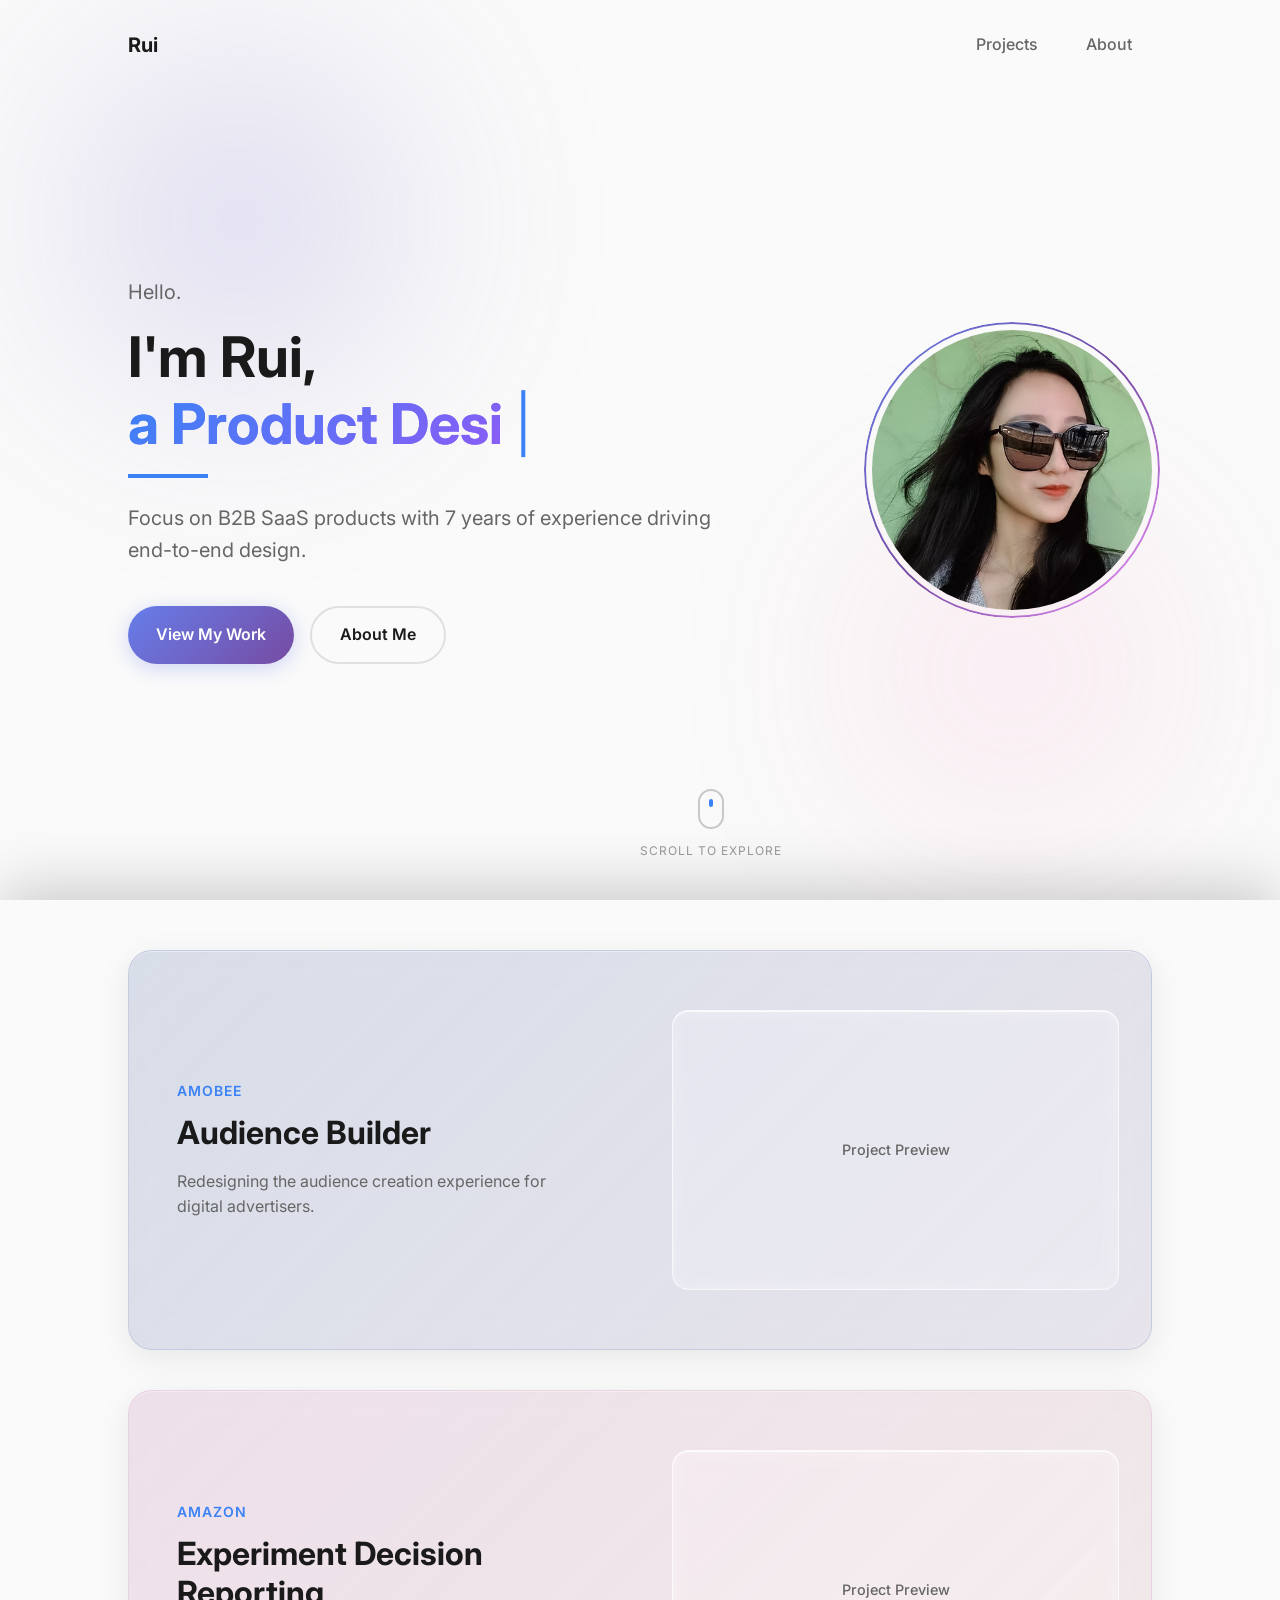
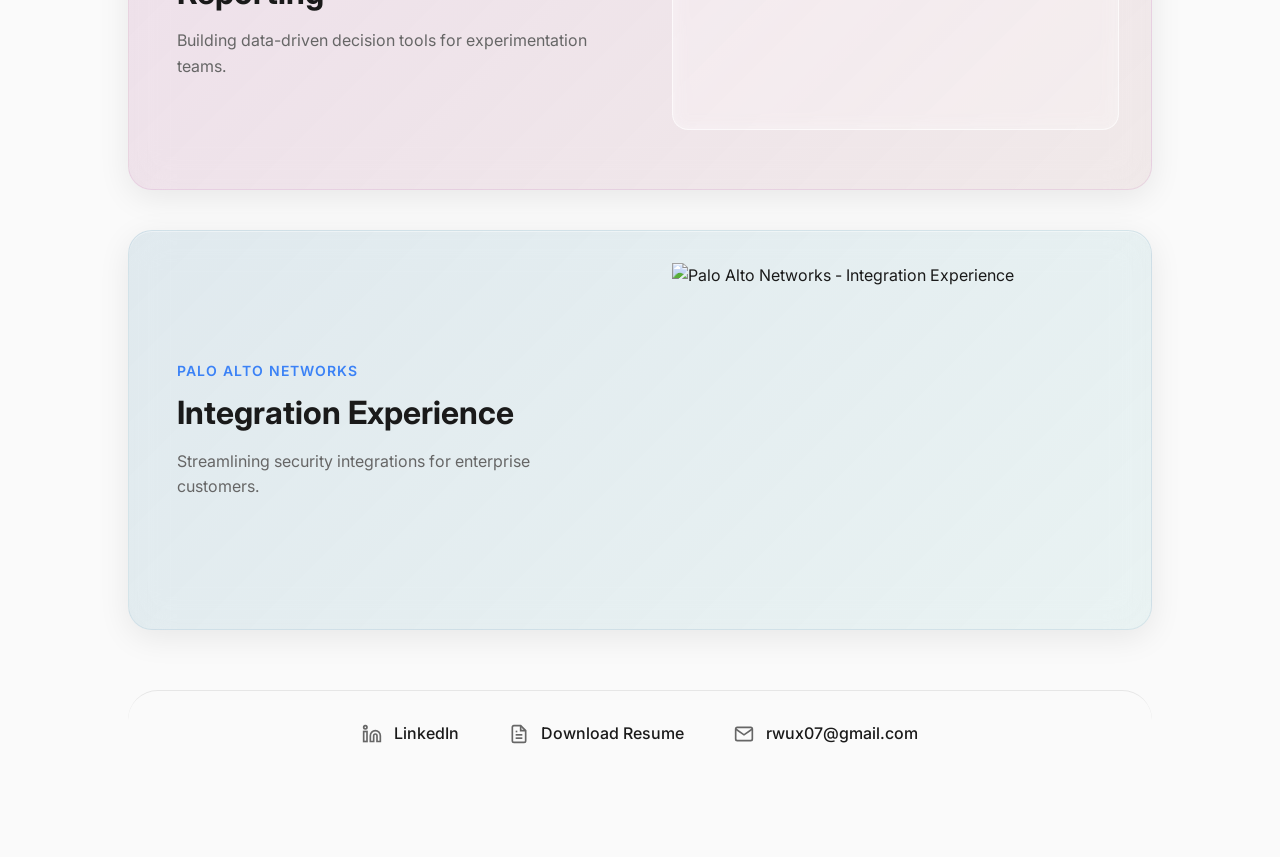
==== index.html @ 252c8500 "Add Amazon Experiment Decision Reporting project - Create /experiment-decision/ page with embedded F" ====
<!DOCTYPE html>
<html lang="en">
<head>
    <meta charset="UTF-8">
    <meta name="viewport" content="width=device-width, initial-scale=1.0">
    <title>Rui | Product Designer</title>
    <link rel="icon" type="image/svg+xml" href="favicon.svg">
    <link rel="stylesheet" href="css/style.css">
    <link rel="preconnect" href="https://fonts.googleapis.com">
    <link rel="preconnect" href="https://fonts.gstatic.com" crossorigin>
    <link href="https://fonts.googleapis.com/css2?family=Inter:wght@400;500;600;700&display=swap" rel="stylesheet">
</head>
<body class="stacking-page">
    <!-- Navigation -->
    <nav class="nav">
        <a href="index.html" class="nav-logo">Rui</a>
        <div class="nav-links">
            <a href="#projects" class="nav-link">Projects</a>
            <a href="about.html" class="nav-link">About</a>
        </div>
    </nav>

    <!-- Hero Section -->
    <section class="hero stacking-section" data-stack-order="1">
        <div class="hero-background">
            <div class="gradient-orb orb-1"></div>
            <div class="gradient-orb orb-2"></div>
        </div>
        <div class="hero-content">
            <div class="hero-text">
                <p class="greeting">Hello.</p>
                <h1 class="intro">
                    <span class="intro-static">I'm Rui,</span><br>
                    <span class="typing-text" id="typing-text"></span>
                    <span class="cursor">|</span>
                </h1>
                <p class="description">Focus on B2B SaaS products with 7 years of experience driving end-to-end design.</p>
                <div class="hero-cta">
                    <a href="#projects" class="cta-button primary">View My Work</a>
                    <a href="about.html" class="cta-button secondary">About Me</a>
                </div>
            </div>
            <div class="hero-avatar">
                <img src="images/IMG_1607.jpeg" alt="Rui" class="avatar-image">
                <div class="avatar-ring"></div>
            </div>
        </div>
        <div class="scroll-indicator">
            <div class="mouse">
                <div class="wheel"></div>
            </div>
            <span>Scroll to explore</span>
        </div>
    </section>

    <!-- Spacer for fixed hero -->
    <div class="hero-spacer"></div>

    <!-- Projects Wrapper -->
    <div class="projects-wrapper">
        <!-- Projects Section -->
        <section class="projects stacking-section" id="projects" data-stack-order="2">
            <div class="projects-grid">
                <!-- Card 1 -->
                <a href="audience-builder/" class="project-card card-1">
                    <div class="card-content">
                        <p class="card-company">Amobee</p>
                        <h2 class="card-title">Audience Builder</h2>
                        <p class="card-description">Redesigning the audience creation experience for digital advertisers.</p>
                    </div>
                    <div class="card-image">
                        <div class="placeholder-image">
                            <span>Project Preview</span>
                        </div>
                    </div>
                </a>

                <!-- Card 2 -->
                <a href="experiment-decision/" class="project-card card-2">
                    <div class="card-content">
                        <p class="card-company">Amazon</p>
                        <h2 class="card-title">Experiment Decision Reporting</h2>
                        <p class="card-description">Building data-driven decision tools for experimentation teams.</p>
                    </div>
                    <div class="card-image">
                        <div class="placeholder-image">
                            <span>Project Preview</span>
                        </div>
                    </div>
                </a>

                <!-- Card 3 -->
                <a href="iot-guardian-integration/" class="project-card card-3">
                    <div class="card-content">
                        <p class="card-company">Palo Alto Networks</p>
                        <h2 class="card-title">Integration Experience</h2>
                        <p class="card-description">Streamlining security integrations for enterprise customers.</p>
                    </div>
                    <div class="card-image">
                        <img src="https://static.wixstatic.com/media/95ec06_72e58c2bf4974bdf85f4dbc9102b7d0e~mv2_d_2880_1800_s_2.png" alt="Palo Alto Networks - Integration Experience" style="width: 100%; height: 100%; object-fit: cover;">
                    </div>
                </a>
            </div>

            <!-- Footer -->
            <footer class="footer-dark home-footer">
        <div class="footer-contact">
            <a href="https://linkedin.com/in/ivywang07/" class="footer-item" target="_blank">
                <svg viewBox="0 0 24 24" fill="none" stroke="currentColor" stroke-width="2">
                    <path d="M16 8a6 6 0 0 1 6 6v7h-4v-7a2 2 0 0 0-2-2 2 2 0 0 0-2 2v7h-4v-7a6 6 0 0 1 6-6z"/>
                    <rect x="2" y="9" width="4" height="12"/>
                    <circle cx="4" cy="4" r="2"/>
                </svg>
                <span>LinkedIn</span>
            </a>
            <a href="resume/resume.pdf" download class="footer-item">
                <svg viewBox="0 0 24 24" fill="none" stroke="currentColor" stroke-width="2">
                    <path d="M14 2H6a2 2 0 0 0-2 2v16a2 2 0 0 0 2 2h12a2 2 0 0 0 2-2V8z"/>
                    <polyline points="14 2 14 8 20 8"/>
                    <line x1="16" y1="13" x2="8" y2="13"/>
                    <line x1="16" y1="17" x2="8" y2="17"/>
                    <polyline points="10 9 9 9 8 9"/>
                </svg>
                <span>Download Resume</span>
            </a>
            <a href="mailto:rwux07@gmail.com" class="footer-item">
                <svg viewBox="0 0 24 24" fill="none" stroke="currentColor" stroke-width="2">
                    <path d="M4 4h16c1.1 0 2 .9 2 2v12c0 1.1-.9 2-2 2H4c-1.1 0-2-.9-2-2V6c0-1.1.9-2 2-2z"/>
                    <polyline points="22,6 12,13 2,6"/>
                </svg>
                <span>rwux07@gmail.com</span>
            </a>
            </div>
            </footer>
        </section>
        <!-- Scroll spacer for projects -->
        <div class="projects-scroll-spacer"></div>
    </div>

    <script src="js/main.js"></script>
</body>
</html>
---- css/style.css ----
/* ============================================
   ANIMATION STYLE TOGGLE
   Change this variable to switch intro animations:
   - 'typing'      : Typewriter effect
   - 'fade-in'     : Fade in with stagger
   - 'slide-up'    : Slide up from below
   - 'word-fade'   : Word by word fade in
   ============================================ */
:root {
    --animation-style: 'typing';

    /* Colors */
    --text-primary: #1a1a1a;
    --text-secondary: #666;
    --text-light: #999;
    --background: #fafafa;
    --accent: #3b82f6;

    /* Card Gradients - Muted, lower saturation */
    --card-1-gradient: linear-gradient(135deg, #8b9dc3 0%, #9a8bb3 100%);
    --card-2-gradient: linear-gradient(135deg, #d4a5c9 0%, #c9a5a5 100%);
    --card-3-gradient: linear-gradient(135deg, #a5c4d4 0%, #a5d4d4 100%);

    /* Spacing */
    --section-padding: 80px;
}

/* ============================================
   NAVIGATION
   ============================================ */
.nav {
    position: fixed;
    top: 0;
    left: 0;
    right: 0;
    display: flex;
    justify-content: space-between;
    align-items: center;
    padding: 24px 10%;
    z-index: 9999;
    background: transparent;
    backdrop-filter: none;
    -webkit-backdrop-filter: none;
    transition: all 0.3s ease;
    pointer-events: auto;
}

/* Glass effect on scroll */
.nav.scrolled {
    background: rgba(255, 255, 255, 0.7);
    backdrop-filter: blur(20px);
    -webkit-backdrop-filter: blur(20px);
    box-shadow: 0 1px 20px rgba(0, 0, 0, 0.05);
    border-bottom: 1px solid rgba(255, 255, 255, 0.3);
}

.nav-logo {
    font-size: 1.25rem;
    font-weight: 700;
    color: var(--text-primary);
    transition: color 0.3s ease;
}

.nav-logo:hover {
    color: var(--accent);
}

.nav-link {
    font-size: 1rem;
    font-weight: 500;
    color: var(--text-secondary);
    padding: 8px 20px;
    border-radius: 24px;
    transition: all 0.3s ease;
}

.nav-link:hover {
    color: var(--accent);
    background: rgba(59, 130, 246, 0.1);
}

.nav-link.active {
    color: white;
    background: var(--text-primary);
}

.nav-links {
    display: flex;
    gap: 8px;
    align-items: center;
}

/* Reset & Base */
* {
    margin: 0;
    padding: 0;
    box-sizing: border-box;
}

html {
    scroll-behavior: smooth;
    overscroll-behavior: none;
}

body {
    font-family: 'Inter', -apple-system, BlinkMacSystemFont, sans-serif;
    background-color: var(--background);
    color: var(--text-primary);
    line-height: 1.6;
}

/* ============================================
   STACKING/DRAWER SCROLL EFFECT
   ============================================ */
.stacking-page {
    background: #1a1a2e;
}

/* First section (Hero) - fixed in place */
.stacking-section[data-stack-order="1"] {
    position: fixed;
    top: 0;
    left: 0;
    right: 0;
    height: 100vh;
    z-index: 1;
    background: var(--background);
    pointer-events: none;
    overflow: hidden;
}

/* Re-enable pointer events for hero interactive content */
.stacking-section[data-stack-order="1"] .hero-content {
    pointer-events: auto;
}

/* Spacer to push content below fixed hero */
.hero-spacer {
    height: 100vh;
    pointer-events: none;
}

/* Projects wrapper - just for structure */
.projects-wrapper {
    position: relative;
    z-index: 2;
}

/* Projects section - fixed, stays in place while About overlays */
.stacking-section[data-stack-order="2"] {
    position: fixed;
    top: 0;
    left: 0;
    right: 0;
    background: #fafafa;
    border-radius: 0;
    box-shadow: 0 -10px 60px rgba(0, 0, 0, 0.2);
    z-index: 2;
    /* Start below viewport, slide up */
    transform: translateY(100vh);
    transition: none;
    will-change: transform;
    pointer-events: none;
    overflow: hidden;
}

/* Re-enable pointer events for projects content */
.stacking-section[data-stack-order="2"] .projects-grid {
    pointer-events: auto;
}

/* When projects is visible - slide into view */
.stacking-section[data-stack-order="2"].visible {
    /* Transform controlled by JavaScript for scroll position */
}

/* Scroll spacer - creates room to scroll through all projects */
/* Height is calculated dynamically by JavaScript */
.projects-scroll-spacer {
    pointer-events: none;
}

/* About section - relative, scrolls over Projects */
.stacking-section[data-stack-order="3"] {
    position: relative;
    min-height: 100vh;
    background: linear-gradient(180deg, #fafafa 0%, #f0f4ff 100%);
    border-radius: 0;
    box-shadow: 0 -10px 60px rgba(0, 0, 0, 0.2);
    z-index: 3;
}


/* About page section within stacking layout */
.about-page-section .about-hero {
    min-height: 50vh;
    padding: 80px 10% 60px;
}

.about-page-section .about-content {
    padding: 0 10% 60px;
}

.about-page-section .connect-section {
    padding: 60px 10%;
}

.about-page-section .footer {
    padding: 40px 10%;
}

/* Standalone About Page */
.about-standalone {
    background: linear-gradient(180deg, #fafafa 0%, #f0f4ff 100%);
    min-height: 100vh;
}

.about-standalone .about-page-section {
    padding-top: 80px;
}

.about-standalone .about-hero {
    min-height: 50vh;
    padding: 60px 10%;
}

/* Home page footer */
.home-footer {
    margin-top: 60px;
    padding: 40px 10%;
    background: linear-gradient(180deg, #1a1a2e 0%, #16162a 100%);
    border-radius: 30px 30px 0 0;
}

a {
    text-decoration: none;
    color: inherit;
}

/* ============================================
   HERO SECTION
   ============================================ */
.hero {
    min-height: 100vh;
    display: flex;
    align-items: center;
    padding: var(--section-padding) 10%;
    padding-top: 120px;
    position: relative;
    overflow: hidden;
}

/* Hero Background Effects */
.hero-background {
    position: absolute;
    inset: 0;
    pointer-events: none;
    z-index: 0;
}

.gradient-orb {
    position: absolute;
    border-radius: 50%;
    filter: blur(120px);
    opacity: 0.5;
}

/* Top left orb */
.orb-1 {
    width: 350px;
    height: 350px;
    background: radial-gradient(circle, rgba(102, 126, 234, 0.8) 0%, rgba(118, 75, 162, 0.4) 50%, transparent 70%);
    top: 5%;
    left: 5%;
    animation: float-orb-1 25s ease-in-out infinite;
}

/* Bottom right orb */
.orb-2 {
    width: 280px;
    height: 280px;
    background: radial-gradient(circle, rgba(240, 147, 251, 0.7) 0%, rgba(245, 87, 108, 0.3) 50%, transparent 70%);
    bottom: 10%;
    right: 10%;
    animation: float-orb-2 30s ease-in-out infinite;
}


@keyframes float-orb-1 {
    0% { transform: translate(0, 0) scale(1); }
    15% { transform: translate(150px, -120px) scale(1.15); }
    30% { transform: translate(-80px, 80px) scale(0.9); }
    45% { transform: translate(120px, 150px) scale(1.1); }
    60% { transform: translate(-150px, -40px) scale(1); }
    75% { transform: translate(40px, -150px) scale(1.12); }
    90% { transform: translate(-120px, 60px) scale(0.95); }
    100% { transform: translate(0, 0) scale(1); }
}

@keyframes float-orb-2 {
    0% { transform: translate(0, 0) scale(1); }
    20% { transform: translate(-120px, -150px) scale(1.12); }
    40% { transform: translate(180px, 40px) scale(0.88); }
    60% { transform: translate(-60px, 130px) scale(1.08); }
    80% { transform: translate(130px, -100px) scale(1); }
    100% { transform: translate(0, 0) scale(1); }
}


.hero-content {
    max-width: 1100px;
    width: 100%;
    position: relative;
    z-index: 1;
    display: flex;
    align-items: center;
    justify-content: space-between;
    gap: 60px;
}

.hero-text {
    flex: 1;
    max-width: 600px;
}

.hero-avatar {
    position: relative;
    width: 280px;
    height: 280px;
    flex-shrink: 0;
}

.hero-avatar .avatar-image {
    width: 100%;
    height: 100%;
    border-radius: 50%;
    object-fit: cover;
    animation: float 6s ease-in-out infinite;
}

.hero-avatar .avatar-ring {
    position: absolute;
    top: -8px;
    left: -8px;
    right: -8px;
    bottom: -8px;
    border-radius: 50%;
    border: 2px solid transparent;
    background: linear-gradient(135deg, #667eea, #764ba2, #f093fb) border-box;
    -webkit-mask: linear-gradient(#fff 0 0) padding-box, linear-gradient(#fff 0 0);
    -webkit-mask-composite: xor;
    mask-composite: exclude;
    animation: spin 8s linear infinite;
}

.greeting {
    font-size: 1.25rem;
    color: var(--text-secondary);
    margin-bottom: 16px;
    opacity: 0;
    animation: fadeInUp 0.6s ease forwards;
}

.intro {
    font-size: clamp(2rem, 5vw, 3.5rem);
    font-weight: 700;
    margin-bottom: 24px;
    line-height: 1.2;
    min-height: 1.2em;
}

.typing-text {
    background: linear-gradient(135deg, var(--accent) 0%, #8b5cf6 100%);
    -webkit-background-clip: text;
    -webkit-text-fill-color: transparent;
    background-clip: text;
}

/* Text swap animation styles */
.typing-text .static-text {
    background: linear-gradient(135deg, var(--accent) 0%, #8b5cf6 100%);
    -webkit-background-clip: text;
    -webkit-text-fill-color: transparent;
    background-clip: text;
}

.typing-text .role-text {
    background: linear-gradient(135deg, var(--accent) 0%, #8b5cf6 100%);
    -webkit-background-clip: text;
    -webkit-text-fill-color: transparent;
    background-clip: text;
}

.cursor {
    display: inline-block;
    color: var(--accent);
    animation: blink 1s infinite;
    font-weight: 400;
}

@keyframes blink {
    0%, 50% { opacity: 1; }
    51%, 100% { opacity: 0; }
}

.description {
    font-size: 1.25rem;
    color: var(--text-secondary);
    max-width: 600px;
    opacity: 0;
    animation: fadeInUp 0.6s ease 0.3s forwards;
}

/* Underline animation for the intro */
.intro::after {
    content: '';
    display: block;
    width: 0;
    height: 4px;
    background: var(--accent);
    margin-top: 16px;
    animation: drawLine 0.8s ease 1.5s forwards;
}

@keyframes drawLine {
    to { width: 80px; }
}

@keyframes fadeInUp {
    from {
        opacity: 0;
        transform: translateY(20px);
    }
    to {
        opacity: 1;
        transform: translateY(0);
    }
}

/* Hero CTA Buttons */
.hero-cta {
    display: flex;
    gap: 16px;
    margin-top: 40px;
    opacity: 0;
    animation: fadeInUp 0.6s ease 0.6s forwards;
}

.cta-button {
    display: inline-flex;
    align-items: center;
    gap: 8px;
    padding: 14px 28px;
    border-radius: 50px;
    font-size: 1rem;
    font-weight: 600;
    transition: all 0.3s ease;
    position: relative;
    overflow: hidden;
}

.cta-button.primary {
    background: linear-gradient(135deg, #667eea 0%, #764ba2 100%);
    color: white;
    box-shadow: 0 4px 20px rgba(102, 126, 234, 0.3);
}

.cta-button.primary::before {
    content: '';
    position: absolute;
    inset: 0;
    background: linear-gradient(135deg, #764ba2 0%, #667eea 100%);
    opacity: 0;
    transition: opacity 0.3s ease;
}

.cta-button.primary:hover {
    transform: translateY(-2px);
    box-shadow: 0 8px 30px rgba(102, 126, 234, 0.5);
}

.cta-button.primary:hover::before {
    opacity: 1;
}

.cta-button.primary span {
    position: relative;
    z-index: 1;
}

.cta-button.secondary {
    background: transparent;
    color: var(--text-primary);
    border: 2px solid rgba(0, 0, 0, 0.1);
}

.cta-button.secondary:hover {
    border-color: var(--accent);
    color: var(--accent);
    background: rgba(59, 130, 246, 0.05);
}

/* Scroll Indicator */
.scroll-indicator {
    position: absolute;
    bottom: 40px;
    left: 50%;
    transform: translateX(-50%);
    display: flex;
    flex-direction: column;
    align-items: center;
    gap: 12px;
    opacity: 0;
    animation: fadeInUp 0.6s ease 1.5s forwards;
}

.mouse {
    width: 26px;
    height: 40px;
    border: 2px solid rgba(0, 0, 0, 0.2);
    border-radius: 13px;
    display: flex;
    justify-content: center;
    padding-top: 8px;
}

.wheel {
    width: 4px;
    height: 8px;
    background: var(--accent);
    border-radius: 2px;
    animation: scroll-wheel 2s ease-in-out infinite;
}

@keyframes scroll-wheel {
    0%, 100% { transform: translateY(0); opacity: 1; }
    50% { transform: translateY(6px); opacity: 0.3; }
}

.scroll-indicator span {
    font-size: 0.75rem;
    color: var(--text-light);
    text-transform: uppercase;
    letter-spacing: 1px;
}

/* ============================================
   PROJECTS SECTION
   ============================================ */
.projects {
    padding: 50px 10% 80px;
    position: relative;
}

/* Add extra top padding for drawer handle */
.stacking-section[data-stack-order="2"].projects {
    padding-top: 50px;
}

/* Animated gradient background for glass effect */

.projects-grid {
    display: flex;
    flex-direction: column;
    gap: 40px;
    max-width: 1200px;
    margin: 0 auto;
    position: relative;
    z-index: 1;
}

/* ============================================
   PROJECT CARDS - Apple Glass Effect
   ============================================ */
.project-card {
    display: grid;
    grid-template-columns: 1fr 1fr;
    min-height: 400px;
    border-radius: 24px;
    overflow: hidden;
    transition: all 0.4s cubic-bezier(0.4, 0, 0.2, 1);
    cursor: pointer;
    opacity: 0;
    transform: translateY(40px);
    /* Glass effect */
    background: rgba(255, 255, 255, 0.25);
    backdrop-filter: blur(20px);
    -webkit-backdrop-filter: blur(20px);
    border: 1px solid rgba(255, 255, 255, 0.3);
    box-shadow:
        0 8px 32px rgba(0, 0, 0, 0.08),
        inset 0 1px 0 rgba(255, 255, 255, 0.4);
}

.project-card.visible {
    opacity: 1;
    transform: translateY(0);
    transition: opacity 0.6s ease, transform 0.6s ease;
}

.project-card:hover {
    transform: translateY(-8px) scale(1.01);
    background: rgba(255, 255, 255, 0.35);
    border-color: rgba(255, 255, 255, 0.5);
    box-shadow:
        0 24px 48px rgba(0, 0, 0, 0.12),
        0 12px 24px rgba(0, 0, 0, 0.08),
        inset 0 1px 0 rgba(255, 255, 255, 0.6);
}

/* Card Color Accents - Subtle tinted glass */
.card-1 {
    background: linear-gradient(135deg, rgba(139, 157, 195, 0.3) 0%, rgba(154, 139, 179, 0.2) 100%);
    border-color: rgba(139, 157, 195, 0.3);
}

.card-1:hover {
    background: linear-gradient(135deg, rgba(139, 157, 195, 0.4) 0%, rgba(154, 139, 179, 0.3) 100%);
}

.card-2 {
    background: linear-gradient(135deg, rgba(212, 165, 201, 0.3) 0%, rgba(201, 165, 165, 0.2) 100%);
    border-color: rgba(212, 165, 201, 0.3);
}

.card-2:hover {
    background: linear-gradient(135deg, rgba(212, 165, 201, 0.4) 0%, rgba(201, 165, 165, 0.3) 100%);
}

.card-3 {
    background: linear-gradient(135deg, rgba(165, 196, 212, 0.3) 0%, rgba(165, 212, 212, 0.2) 100%);
    border-color: rgba(165, 196, 212, 0.3);
}

.card-3:hover {
    background: linear-gradient(135deg, rgba(165, 196, 212, 0.4) 0%, rgba(165, 212, 212, 0.3) 100%);
}

.card-content {
    padding: 48px;
    display: flex;
    flex-direction: column;
    justify-content: center;
    color: var(--text-primary);
}

.card-company {
    font-size: 0.875rem;
    font-weight: 600;
    text-transform: uppercase;
    letter-spacing: 1px;
    color: var(--accent);
    margin-bottom: 12px;
}

.card-title {
    font-size: 2rem;
    font-weight: 700;
    margin-bottom: 16px;
    line-height: 1.2;
    color: var(--text-primary);
}

.card-description {
    font-size: 1rem;
    color: var(--text-secondary);
    line-height: 1.6;
}

.card-image {
    display: flex;
    align-items: center;
    justify-content: center;
    padding: 32px;
}

.placeholder-image {
    width: 100%;
    height: 280px;
    background: rgba(255, 255, 255, 0.5);
    backdrop-filter: blur(8px);
    -webkit-backdrop-filter: blur(8px);
    border-radius: 16px;
    display: flex;
    align-items: center;
    justify-content: center;
    color: var(--text-secondary);
    font-size: 0.9rem;
    font-weight: 500;
    border: 1px solid rgba(255, 255, 255, 0.6);
    box-shadow: inset 0 1px 0 rgba(255, 255, 255, 0.8);
    transition: all 0.4s ease;
}

.project-card:hover .placeholder-image {
    transform: scale(1.02);
}

/* ============================================
   ABOUT SECTION (Landing Page)
   ============================================ */
.about-section {
    background: linear-gradient(180deg, #f8f9ff 0%, #f0f4ff 100%);
    padding: 60px 10% 80px;
    display: flex;
    align-items: flex-start;
    justify-content: center;
    padding-top: 60px;
}

.about-section-content {
    max-width: 1000px;
    width: 100%;
}

.about-section-header {
    text-align: center;
    margin-bottom: 60px;
}

.about-section-title {
    font-size: clamp(2rem, 4vw, 3rem);
    font-weight: 700;
    color: var(--text-primary);
    margin-bottom: 12px;
}

.about-section-subtitle {
    font-size: 1.25rem;
    color: var(--text-secondary);
}

.about-section-grid {
    display: grid;
    grid-template-columns: 1.5fr 1fr;
    gap: 60px;
    margin-bottom: 80px;
}

.about-section-text p {
    font-size: 1.15rem;
    color: var(--text-secondary);
    line-height: 1.8;
    margin-bottom: 20px;
}

.about-section-text p strong {
    color: var(--text-primary);
}

.about-section-link {
    display: inline-flex;
    align-items: center;
    gap: 8px;
    font-size: 1rem;
    font-weight: 600;
    color: var(--accent);
    margin-top: 16px;
    transition: gap 0.3s ease;
}

.about-section-link:hover {
    gap: 12px;
}

.about-section-link svg {
    transition: transform 0.3s ease;
}

.about-section-link:hover svg {
    transform: translateX(4px);
}

.about-section-stats {
    display: flex;
    flex-direction: column;
    gap: 24px;
    justify-content: center;
}

.about-section-stats .stat-item {
    background: white;
    padding: 24px 32px;
    border-radius: 16px;
    box-shadow: 0 4px 20px rgba(0, 0, 0, 0.05);
    transition: transform 0.3s ease, box-shadow 0.3s ease;
}

.about-section-stats .stat-item:hover {
    transform: translateY(-4px);
    box-shadow: 0 8px 30px rgba(0, 0, 0, 0.1);
}

.about-section-stats .stat-number {
    display: block;
    font-size: 2rem;
    font-weight: 700;
    background: linear-gradient(135deg, var(--accent), #8b5cf6);
    -webkit-background-clip: text;
    -webkit-text-fill-color: transparent;
    background-clip: text;
    margin-bottom: 4px;
}

.about-section-stats .stat-label {
    font-size: 0.9rem;
    color: var(--text-secondary);
}

.about-section-contact {
    text-align: center;
    padding-top: 60px;
    border-top: 1px solid rgba(0, 0, 0, 0.05);
}

.contact-tagline {
    font-size: 1.5rem;
    font-weight: 600;
    color: var(--text-primary);
    margin-bottom: 16px;
}

.contact-email {
    display: inline-block;
    font-size: 1.25rem;
    font-weight: 500;
    background: linear-gradient(135deg, var(--accent) 0%, #8b5cf6 100%);
    -webkit-background-clip: text;
    -webkit-text-fill-color: transparent;
    background-clip: text;
    margin-bottom: 24px;
    transition: transform 0.3s ease;
}

.contact-email:hover {
    transform: scale(1.05);
}

.contact-links {
    display: flex;
    justify-content: center;
    gap: 16px;
    margin-bottom: 32px;
}

.contact-link {
    display: inline-flex;
    align-items: center;
    gap: 8px;
    padding: 12px 24px;
    border-radius: 50px;
    font-size: 0.95rem;
    font-weight: 500;
    color: var(--text-secondary);
    background: rgba(0, 0, 0, 0.03);
    transition: all 0.3s ease;
}

.contact-link:hover {
    color: var(--accent);
    background: rgba(59, 130, 246, 0.1);
}

.contact-link svg {
    width: 18px;
    height: 18px;
}

/* ============================================
   FOOTER
   ============================================ */
.footer {
    text-align: center;
    padding: 80px 10%;
    background: linear-gradient(180deg, var(--background) 0%, #f0f4ff 100%);
    position: relative;
    overflow: hidden;
}

/* Contact Footer */
.footer-dark {
    background: var(--background);
    padding: 30px 10%;
    border-top: 1px solid rgba(0, 0, 0, 0.08);
}

.footer-contact {
    display: flex;
    justify-content: center;
    align-items: center;
    gap: 50px;
    flex-wrap: wrap;
}

.footer-item {
    display: flex;
    align-items: center;
    gap: 12px;
    color: var(--text-primary);
    font-size: 1rem;
    font-weight: 500;
    transition: color 0.3s ease;
}

.footer-item:hover {
    color: var(--accent);
}

.footer-item svg {
    width: 20px;
    height: 20px;
    stroke: var(--text-secondary);
    transition: stroke 0.3s ease;
}

.footer-item:hover svg {
    stroke: var(--accent);
}


.footer-content {
    max-width: 600px;
    margin: 0 auto;
}

.footer-tagline {
    font-size: 1.5rem;
    font-weight: 600;
    color: var(--text-primary);
    margin-bottom: 16px;
}

.footer-email {
    display: inline-block;
    font-size: 1.25rem;
    font-weight: 500;
    background: linear-gradient(135deg, var(--accent) 0%, #8b5cf6 100%);
    -webkit-background-clip: text;
    -webkit-text-fill-color: transparent;
    background-clip: text;
    margin-bottom: 24px;
    transition: transform 0.3s ease;
}

.footer-email:hover {
    transform: scale(1.05);
}

.footer-links {
    display: flex;
    justify-content: center;
    align-items: center;
    gap: 16px;
    margin-bottom: 32px;
}

.footer-links a {
    color: var(--text-secondary);
    font-weight: 500;
    transition: color 0.3s ease;
}

.footer-links a:hover {
    color: var(--accent);
}

.footer-links .divider {
    color: var(--text-light);
}

.footer-copyright {
    font-size: 0.875rem;
    color: var(--text-light);
}

/* ============================================
   RESPONSIVE DESIGN
   ============================================ */
@media (max-width: 900px) {
    .hero-content {
        gap: 40px;
    }

    .hero-avatar {
        width: 220px;
        height: 220px;
    }

    .project-card {
        grid-template-columns: 1fr;
        min-height: auto;
    }

    .card-content {
        padding: 32px;
    }

    .card-image {
        padding: 0 32px 32px;
    }

    .placeholder-image {
        height: 200px;
    }

    .about-section-grid {
        grid-template-columns: 1fr;
        gap: 40px;
    }

    .about-section-stats {
        flex-direction: row;
        flex-wrap: wrap;
        justify-content: center;
    }

    .about-section-stats .stat-item {
        flex: 1;
        min-width: 140px;
        text-align: center;
    }

    .stacking-section[data-stack-order="2"],
    .stacking-section[data-stack-order="3"] {
        border-radius: 0;
    }
}

@media (max-width: 600px) {
    .nav {
        padding: 16px 6%;
    }

    .hero {
        padding: 60px 6%;
        height: 100vh;
        min-height: 100vh;
    }

    .hero-content {
        flex-direction: column-reverse;
        text-align: center;
        gap: 32px;
    }

    .hero-text {
        max-width: 100%;
    }

    .hero-avatar {
        width: 160px;
        height: 160px;
    }

    .hero-spacer {
        height: 100vh;
    }

    .hero-cta {
        flex-direction: column;
        gap: 12px;
    }

    .cta-button {
        width: 100%;
        justify-content: center;
    }

    .scroll-indicator {
        display: none;
    }

    .gradient-orb {
        opacity: 0.3;
    }

    .orb-1 {
        width: 300px;
        height: 300px;
    }

    .orb-2 {
        width: 200px;
        height: 200px;
    }

    .orb-3 {
        width: 150px;
        height: 150px;
    }

    .projects {
        padding: 40px 6% 60px;
    }

    .card-content {
        padding: 24px;
    }

    .card-title {
        font-size: 1.5rem;
    }

    .footer {
        padding: 60px 6%;
    }

    .footer-tagline {
        font-size: 1.25rem;
    }

    .footer-email {
        font-size: 1rem;
    }

    .stacking-section[data-stack-order="2"],
    .stacking-section[data-stack-order="3"] {
        border-radius: 0;
    }

    .about-section {
        padding: 50px 6% 60px;
    }

    .about-section-header {
        margin-bottom: 40px;
    }

    .about-section-text p {
        font-size: 1rem;
    }

    .about-section-stats .stat-item {
        padding: 20px 24px;
    }

    .about-section-stats .stat-number {
        font-size: 1.5rem;
    }

    .about-section-contact {
        padding-top: 40px;
    }

    .contact-tagline {
        font-size: 1.25rem;
    }
}

/* ============================================
   ALTERNATIVE ANIMATION STYLES
   (Uncomment to use instead of typing)
   ============================================ */

/* Fade-in stagger style */
/*
.intro.fade-in-style {
    opacity: 0;
    animation: fadeInUp 0.8s ease 0.2s forwards;
}
*/

/* Slide-up style */
/*
.intro.slide-up-style {
    opacity: 0;
    transform: translateY(100%);
    animation: slideUp 0.8s ease 0.2s forwards;
}

@keyframes slideUp {
    to {
        opacity: 1;
        transform: translateY(0);
    }
}
*/

/* ============================================
   ABOUT PAGE STYLES
   ============================================ */
.about-page {
    background: linear-gradient(180deg, #fafafa 0%, #f0f4ff 100%);
}

/* About Hero */
.about-hero {
    min-height: 70vh;
    display: flex;
    align-items: center;
    justify-content: center;
    padding: 140px 10% 80px;
    position: relative;
    overflow: visible;
}

.about-hero-content {
    text-align: center;
    z-index: 2;
}

.about-avatar {
    position: relative;
    width: 140px;
    height: 140px;
    margin: 0 auto 40px;
}

.avatar-placeholder {
    width: 100%;
    height: 100%;
    border-radius: 50%;
    background: linear-gradient(135deg, #667eea 0%, #764ba2 100%);
    display: flex;
    align-items: center;
    justify-content: center;
    font-size: 3.5rem;
    font-weight: 700;
    color: white;
    animation: float 6s ease-in-out infinite;
}

.avatar-image {
    width: 100%;
    height: 100%;
    border-radius: 50%;
    object-fit: cover;
    animation: float 6s ease-in-out infinite;
}

.avatar-ring {
    position: absolute;
    top: -10px;
    left: -10px;
    right: -10px;
    bottom: -10px;
    border: 3px solid transparent;
    border-radius: 50%;
    background: linear-gradient(135deg, #667eea, #764ba2, #f093fb, #f5576c) border-box;
    -webkit-mask: linear-gradient(#fff 0 0) padding-box, linear-gradient(#fff 0 0);
    mask: linear-gradient(#fff 0 0) padding-box, linear-gradient(#fff 0 0);
    -webkit-mask-composite: xor;
    mask-composite: exclude;
    animation: spin 8s linear infinite;
}

@keyframes float {
    0%, 100% { transform: translateY(0); }
    50% { transform: translateY(-15px); }
}

@keyframes spin {
    from { transform: rotate(0deg); }
    to { transform: rotate(360deg); }
}

.about-title {
    display: flex;
    flex-direction: column;
    gap: 8px;
}

.title-line {
    display: block;
    font-size: clamp(2rem, 6vw, 4rem);
    font-weight: 700;
    opacity: 0;
    transform: translateY(30px);
    animation: fadeInUp 0.8s ease forwards;
}

.title-line:nth-child(1) {
    background: linear-gradient(135deg, #667eea 0%, #764ba2 100%);
    -webkit-background-clip: text;
    -webkit-text-fill-color: transparent;
    background-clip: text;
    animation-delay: 0.2s;
}

.title-line:nth-child(2) {
    background: linear-gradient(135deg, #f093fb 0%, #f5576c 100%);
    -webkit-background-clip: text;
    -webkit-text-fill-color: transparent;
    background-clip: text;
    animation-delay: 0.4s;
}

.title-line:nth-child(3) {
    background: linear-gradient(135deg, #4facfe 0%, #00f2fe 100%);
    -webkit-background-clip: text;
    -webkit-text-fill-color: transparent;
    background-clip: text;
    animation-delay: 0.6s;
}

/* Floating Shapes */
.about-page-section {
    position: relative;
    overflow: hidden;
}

.floating-shapes {
    position: absolute;
    top: 0;
    left: 0;
    right: 0;
    bottom: 0;
    pointer-events: none;
    z-index: 1;
}

.shape {
    position: absolute;
    border-radius: 50%;
    opacity: 0.4;
    filter: blur(40px);
}

.shape-1 {
    width: 400px;
    height: 400px;
    background: radial-gradient(circle, rgba(102, 126, 234, 0.8) 0%, rgba(118, 75, 162, 0.3) 50%, transparent 70%);
    top: 5%;
    left: -5%;
    animation: float-shape-1 20s ease-in-out infinite;
}

.shape-2 {
    width: 300px;
    height: 300px;
    background: radial-gradient(circle, rgba(240, 147, 251, 0.7) 0%, rgba(245, 87, 108, 0.3) 50%, transparent 70%);
    top: 15%;
    right: -3%;
    animation: float-shape-2 25s ease-in-out infinite;
}

.shape-3 {
    width: 250px;
    height: 250px;
    background: radial-gradient(circle, rgba(79, 172, 254, 0.7) 0%, rgba(0, 242, 254, 0.3) 50%, transparent 70%);
    top: 40%;
    left: 10%;
    animation: float-shape-3 18s ease-in-out infinite;
}

.shape-4 {
    width: 350px;
    height: 350px;
    background: radial-gradient(circle, rgba(118, 75, 162, 0.7) 0%, rgba(102, 126, 234, 0.3) 50%, transparent 70%);
    top: 60%;
    right: 5%;
    animation: float-shape-4 22s ease-in-out infinite;
}

.shape-5 {
    width: 280px;
    height: 280px;
    background: radial-gradient(circle, rgba(245, 87, 108, 0.6) 0%, rgba(240, 147, 251, 0.3) 50%, transparent 70%);
    top: 80%;
    left: 15%;
    animation: float-shape-5 24s ease-in-out infinite;
}

@keyframes float-shape-1 {
    0% { transform: translate(0, 0) scale(1); }
    20% { transform: translate(120px, -100px) scale(1.1); }
    40% { transform: translate(-80px, 60px) scale(0.95); }
    60% { transform: translate(100px, 120px) scale(1.05); }
    80% { transform: translate(-100px, -50px) scale(1); }
    100% { transform: translate(0, 0) scale(1); }
}

@keyframes float-shape-2 {
    0% { transform: translate(0, 0) scale(1); }
    25% { transform: translate(-100px, -80px) scale(1.08); }
    50% { transform: translate(80px, 100px) scale(0.92); }
    75% { transform: translate(-60px, 60px) scale(1.05); }
    100% { transform: translate(0, 0) scale(1); }
}

@keyframes float-shape-3 {
    0% { transform: translate(0, 0) scale(1); }
    15% { transform: translate(80px, -60px) scale(1.1); }
    35% { transform: translate(-100px, 80px) scale(0.9); }
    55% { transform: translate(60px, -100px) scale(1.05); }
    75% { transform: translate(-80px, 40px) scale(0.95); }
    100% { transform: translate(0, 0) scale(1); }
}

@keyframes float-shape-4 {
    0% { transform: translate(0, 0) scale(1); }
    18% { transform: translate(-90px, 70px) scale(1.08); }
    38% { transform: translate(110px, -50px) scale(0.92); }
    58% { transform: translate(-70px, -90px) scale(1.1); }
    78% { transform: translate(60px, 80px) scale(0.95); }
    100% { transform: translate(0, 0) scale(1); }
}

@keyframes float-shape-5 {
    0% { transform: translate(0, 0) scale(1); }
    22% { transform: translate(100px, -70px) scale(1.05); }
    44% { transform: translate(-80px, 90px) scale(0.9); }
    66% { transform: translate(70px, 60px) scale(1.1); }
    88% { transform: translate(-100px, -40px) scale(0.95); }
    100% { transform: translate(0, 0) scale(1); }
}

/* About Content Grid */
.about-content {
    padding: 0 10% 80px;
}

.about-grid {
    max-width: 1000px;
    margin: 0 auto;
    display: grid;
    gap: 32px;
}

/* About Cards */
.about-card {
    background: white;
    border-radius: 24px;
    padding: 40px;
    box-shadow: 0 4px 30px rgba(0, 0, 0, 0.05);
    transition: transform 0.3s ease, box-shadow 0.3s ease;
}

.about-card:hover {
    transform: translateY(-4px);
    box-shadow: 0 12px 40px rgba(0, 0, 0, 0.1);
}

.about-card h2 {
    font-size: 1.5rem;
    font-weight: 700;
    margin-bottom: 20px;
    color: var(--text-primary);
}

.about-card p {
    font-size: 1.1rem;
    color: var(--text-secondary);
    line-height: 1.8;
    margin-bottom: 16px;
}

.about-card p:last-child {
    margin-bottom: 0;
}

.about-card strong {
    color: var(--text-primary);
}

/* Stats Grid */
.stats-grid {
    display: grid;
    grid-template-columns: repeat(4, 1fr);
    gap: 20px;
}

.stat-card {
    background: white;
    border-radius: 20px;
    padding: 32px 24px;
    text-align: center;
    box-shadow: 0 4px 30px rgba(0, 0, 0, 0.05);
    transition: all 0.3s ease;
}

.stat-card:hover {
    transform: translateY(-4px) scale(1.02);
    box-shadow: 0 12px 40px rgba(0, 0, 0, 0.1);
}

.stat-card:nth-child(1) { background: linear-gradient(135deg, rgba(102, 126, 234, 0.1), rgba(118, 75, 162, 0.1)); }
.stat-card:nth-child(2) { background: linear-gradient(135deg, rgba(240, 147, 251, 0.1), rgba(245, 87, 108, 0.1)); }
.stat-card:nth-child(3) { background: linear-gradient(135deg, rgba(79, 172, 254, 0.1), rgba(0, 242, 254, 0.1)); }
.stat-card:nth-child(4) { background: linear-gradient(135deg, rgba(67, 203, 255, 0.1), rgba(151, 8, 204, 0.1)); }

.stat-number {
    display: block;
    font-size: 2.5rem;
    font-weight: 700;
    background: linear-gradient(135deg, var(--accent), #8b5cf6);
    -webkit-background-clip: text;
    -webkit-text-fill-color: transparent;
    background-clip: text;
    margin-bottom: 8px;
}

.stat-label {
    font-size: 0.875rem;
    color: var(--text-secondary);
    font-weight: 500;
}

/* Skills Card */
.skills-list {
    display: grid;
    grid-template-columns: repeat(2, 1fr);
    gap: 24px;
}

.skill-item {
    display: flex;
    gap: 16px;
    align-items: flex-start;
}

.skill-icon {
    width: 48px;
    height: 48px;
    border-radius: 12px;
    background: linear-gradient(135deg, rgba(59, 130, 246, 0.1), rgba(139, 92, 246, 0.1));
    display: flex;
    align-items: center;
    justify-content: center;
    flex-shrink: 0;
}

.skill-icon svg {
    width: 24px;
    height: 24px;
    color: var(--accent);
}

.skill-text h3 {
    font-size: 1.1rem;
    font-weight: 600;
    color: var(--text-primary);
    margin-bottom: 4px;
}

.skill-text p {
    font-size: 0.95rem;
    color: var(--text-secondary);
    margin: 0;
    line-height: 1.5;
}

/* Philosophy Card */
.philosophy-card {
    background: linear-gradient(135deg, #667eea 0%, #764ba2 100%);
    color: white;
    position: relative;
    overflow: hidden;
}

.philosophy-card::before {
    content: '';
    position: absolute;
    top: -50%;
    right: -20%;
    width: 300px;
    height: 300px;
    background: rgba(255, 255, 255, 0.1);
    border-radius: 50%;
}

.quote-mark {
    font-size: 6rem;
    font-weight: 700;
    line-height: 1;
    opacity: 0.3;
    position: absolute;
    top: 20px;
    left: 30px;
}

.philosophy-card blockquote {
    font-size: 1.5rem;
    font-weight: 600;
    line-height: 1.5;
    margin-bottom: 20px;
    position: relative;
    z-index: 1;
}

.philosophy-text {
    color: rgba(255, 255, 255, 0.9) !important;
    font-size: 1.1rem;
    position: relative;
    z-index: 1;
}

/* Connect Section */
.connect-section {
    text-align: center;
    padding: 80px 10%;
    background: transparent;
}

.connect-section h2 {
    font-size: 2rem;
    font-weight: 700;
    margin-bottom: 16px;
}

.connect-section > p {
    font-size: 1.1rem;
    color: var(--text-secondary);
    margin-bottom: 32px;
}

.connect-links {
    display: flex;
    gap: 16px;
    justify-content: center;
    flex-wrap: wrap;
}

.connect-btn {
    display: inline-flex;
    align-items: center;
    gap: 8px;
    padding: 14px 28px;
    border-radius: 50px;
    font-size: 1rem;
    font-weight: 600;
    transition: all 0.3s ease;
}

.connect-btn.primary {
    background: linear-gradient(135deg, #667eea 0%, #764ba2 100%);
    color: white;
}

.connect-btn.primary:hover {
    transform: translateY(-2px);
    box-shadow: 0 10px 30px rgba(102, 126, 234, 0.4);
}

.connect-btn.primary svg {
    width: 18px;
    height: 18px;
    transition: transform 0.3s ease;
}

.connect-btn.primary:hover svg {
    transform: translateX(4px);
}

.connect-btn.secondary {
    background: rgba(0, 0, 0, 0.05);
    color: var(--text-primary);
}

.connect-btn.secondary:hover {
    background: rgba(0, 0, 0, 0.1);
}

/* About Page Responsive */
@media (max-width: 900px) {
    .stats-grid {
        grid-template-columns: repeat(2, 1fr);
    }

    .skills-list {
        grid-template-columns: 1fr;
    }
}

@media (max-width: 600px) {
    .nav {
        padding: 16px 6%;
    }

    .about-hero {
        padding: 120px 6% 60px;
    }

    .about-content {
        padding: 0 6% 60px;
    }

    .about-card {
        padding: 28px;
    }

    .stats-grid {
        grid-template-columns: 1fr 1fr;
        gap: 12px;
    }

    .stat-card {
        padding: 20px 16px;
    }

    .stat-number {
        font-size: 1.75rem;
    }

    .philosophy-card blockquote {
        font-size: 1.25rem;
    }

    .connect-section {
        padding: 60px 6%;
    }

    .footer-dark {
        padding: 40px 6%;
    }

    .footer-contact {
        flex-direction: column;
        gap: 24px;
    }

    .footer-item {
        font-size: 0.9rem;
    }
}
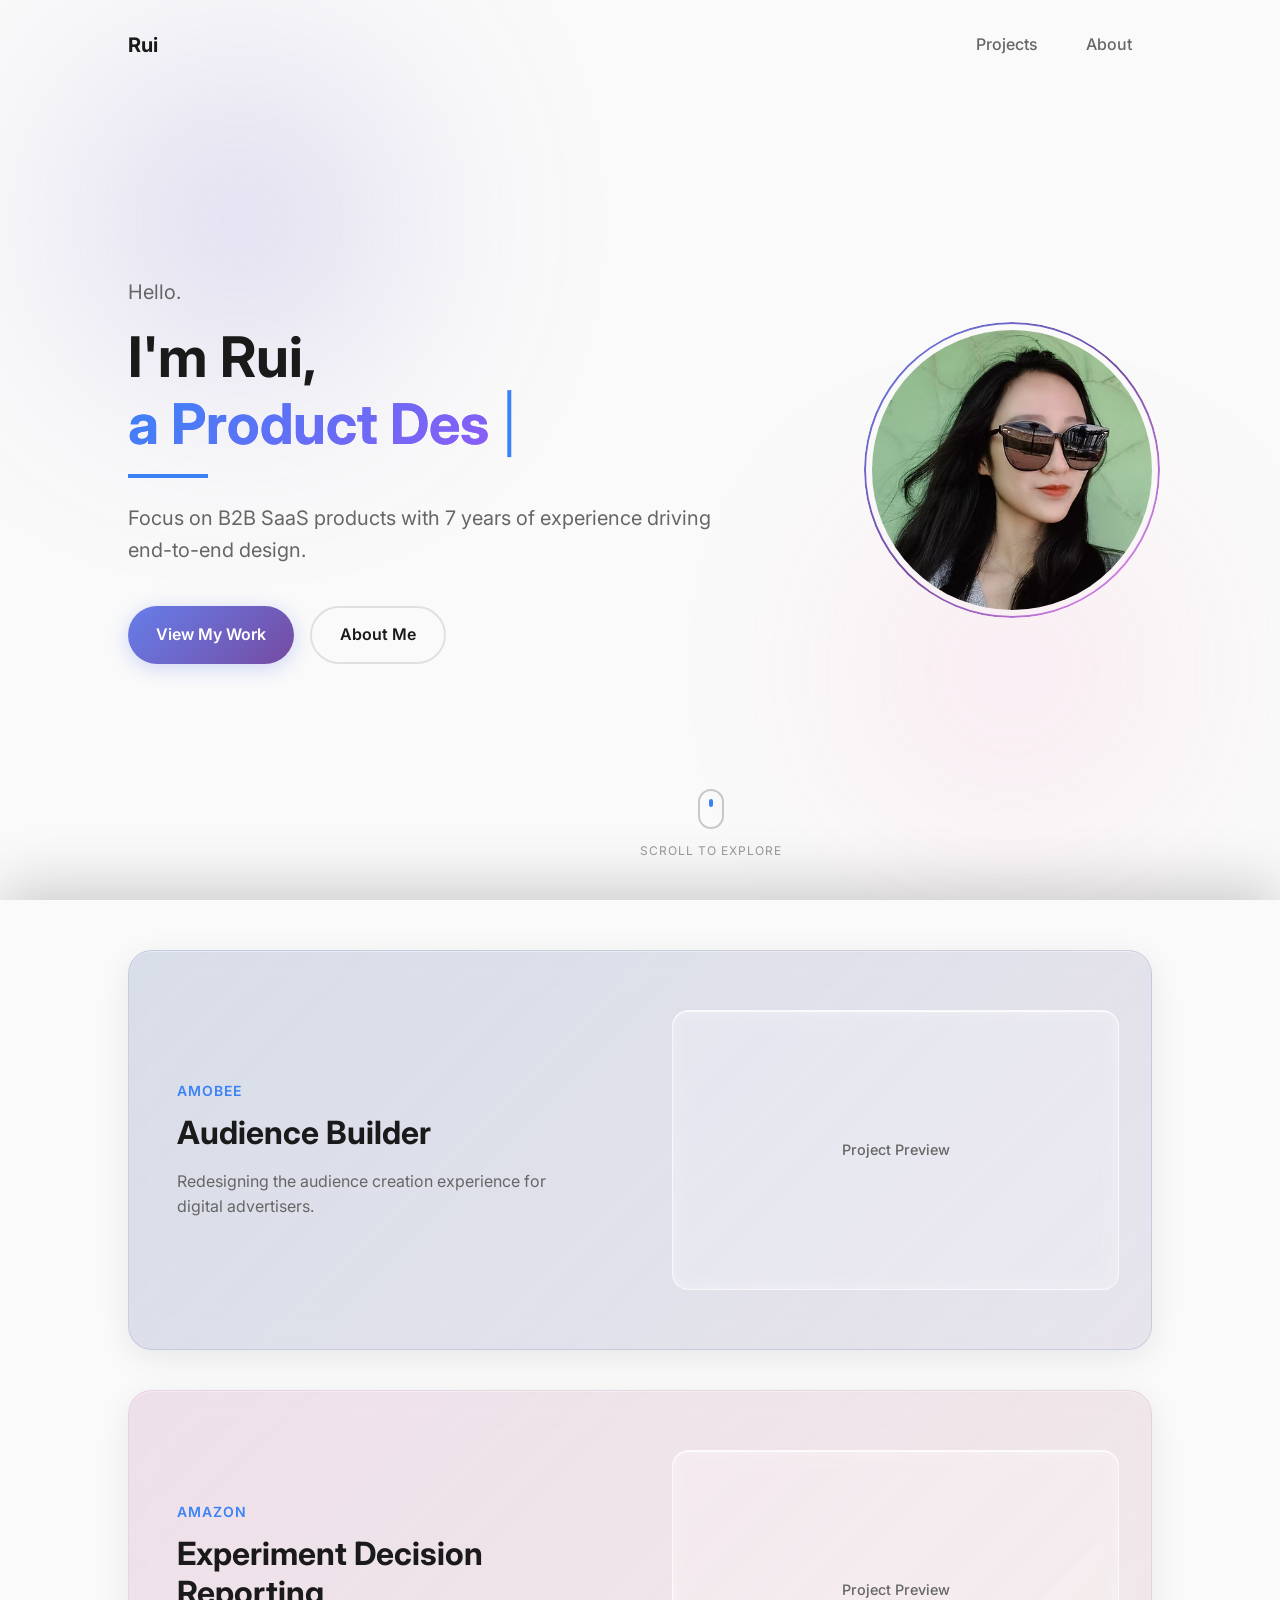
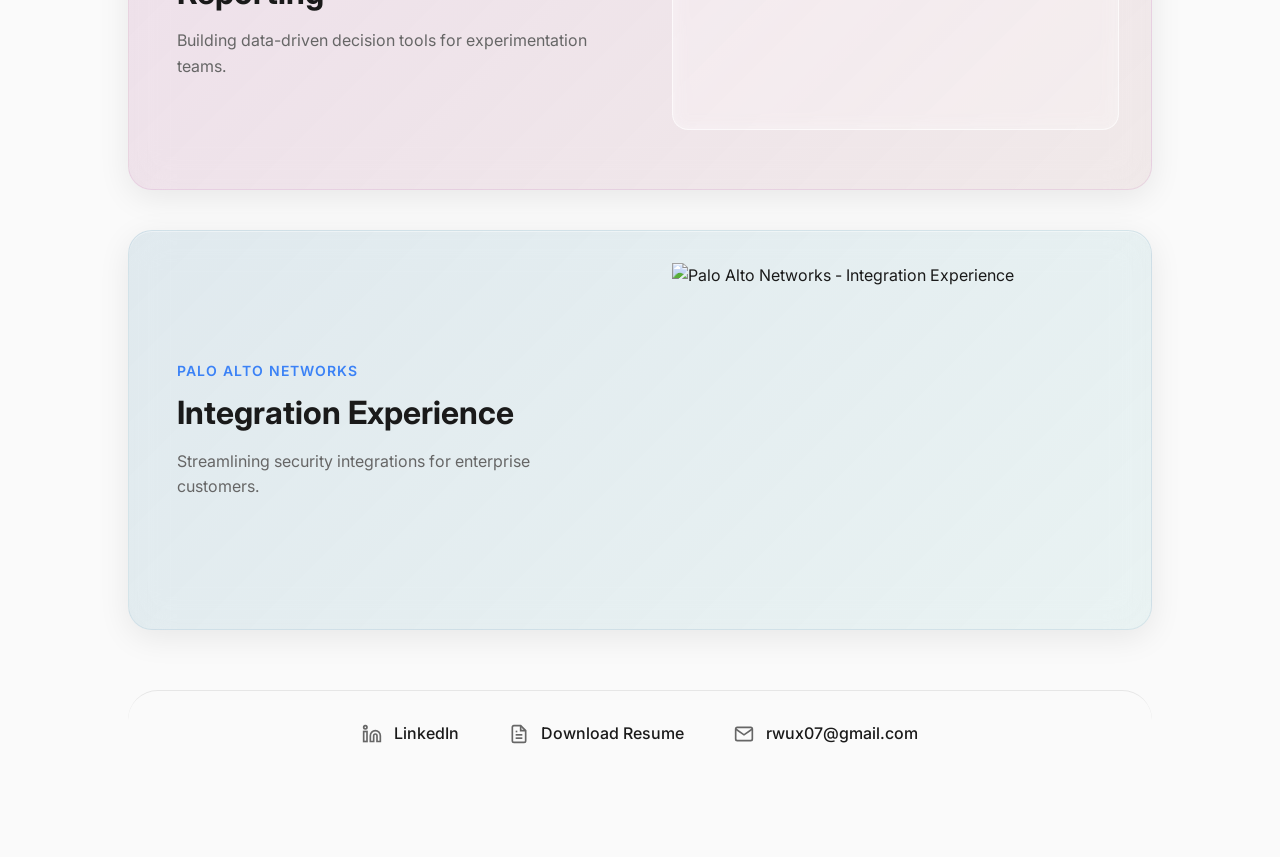
==== commit 86842ab2: "Add Google Analytics 4 tracking to all pages Added GA4 tracking code (G-1XLJQKQ6T3) to track page vi" ====
--- a/index.html
+++ b/index.html
@@ -1,6 +1,14 @@
 <!DOCTYPE html>
 <html lang="en">
 <head>
+    <!-- Google tag (gtag.js) -->
+    <script async src="https://www.googletagmanager.com/gtag/js?id=G-1XLJQKQ6T3"></script>
+    <script>
+      window.dataLayer = window.dataLayer || [];
+      function gtag(){dataLayer.push(arguments);}
+      gtag('js', new Date());
+      gtag('config', 'G-1XLJQKQ6T3');
+    </script>
     <meta charset="UTF-8">
     <meta name="viewport" content="width=device-width, initial-scale=1.0">
     <title>Rui | Product Designer</title>
--- a/css/style.css
+++ b/css/style.css
@@ -47,11 +47,10 @@
 
 /* Glass effect on scroll */
 .nav.scrolled {
-    background: rgba(255, 255, 255, 0.7);
-    backdrop-filter: blur(20px);
-    -webkit-backdrop-filter: blur(20px);
-    box-shadow: 0 1px 20px rgba(0, 0, 0, 0.05);
-    border-bottom: 1px solid rgba(255, 255, 255, 0.3);
+    background: rgba(255, 255, 255, 0.72);
+    backdrop-filter: blur(40px) saturate(200%);
+    -webkit-backdrop-filter: blur(40px) saturate(200%);
+    border-bottom: 1px solid rgba(0, 0, 0, 0.05);
 }
 
 .nav-logo {
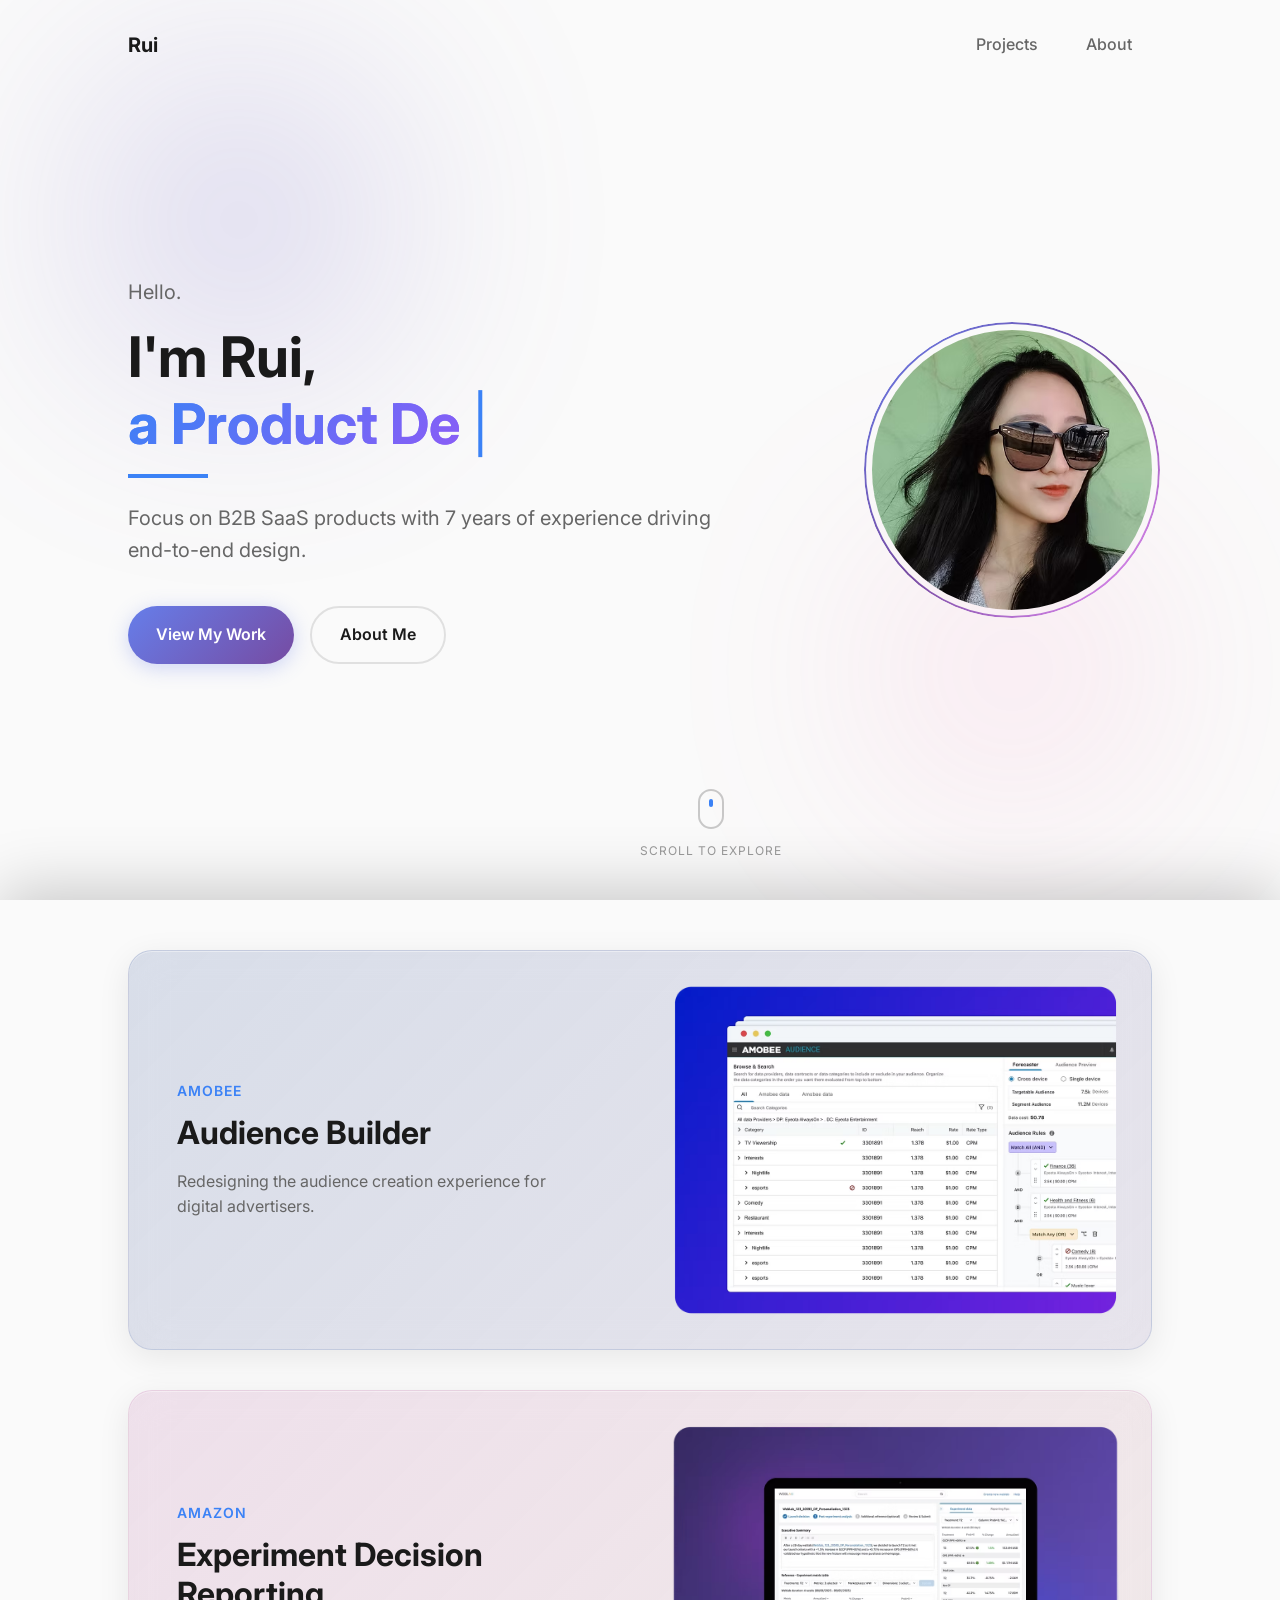
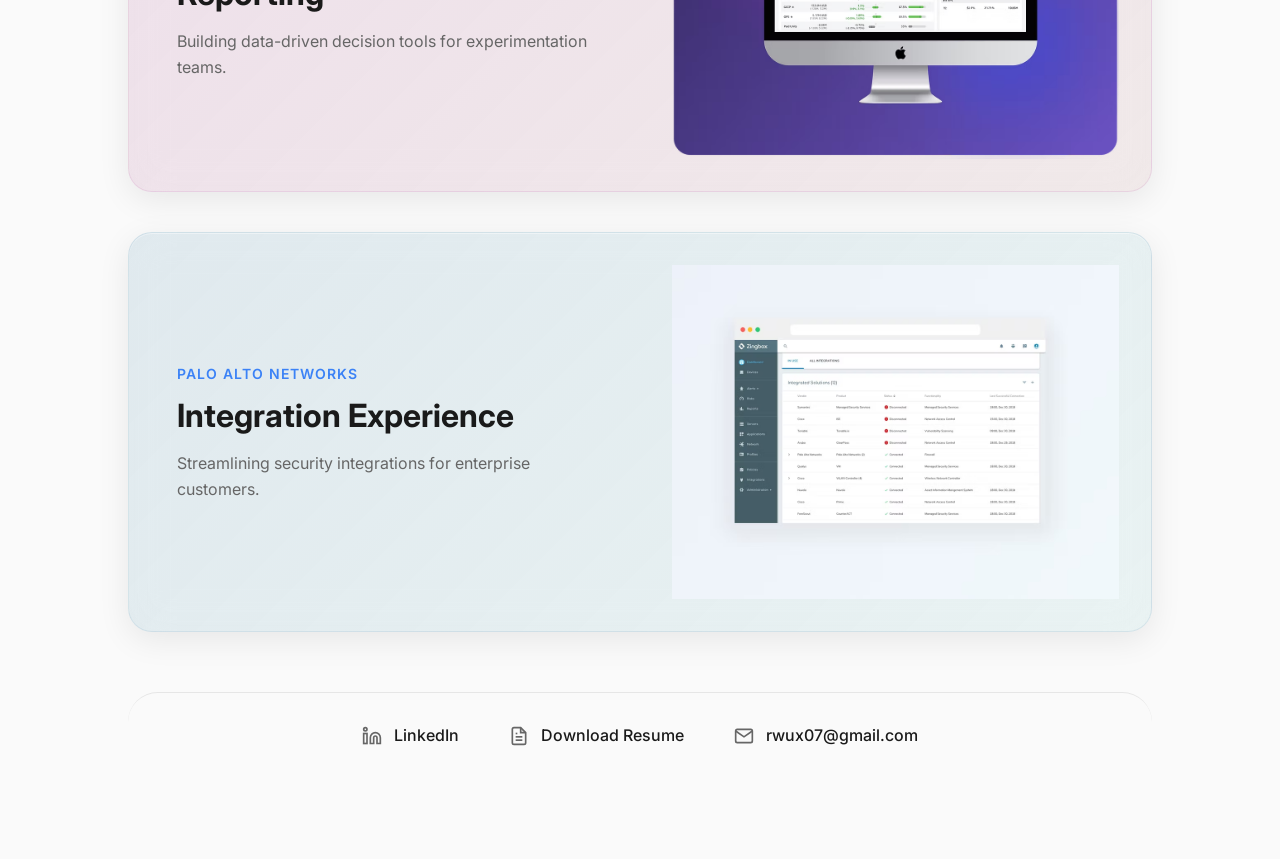
==== commit b69386c4: "Replace external wixstatic images with local assets for IoT Guardian project - Add local images for " ====
--- a/index.html
+++ b/index.html
@@ -77,9 +77,7 @@
                         <p class="card-description">Redesigning the audience creation experience for digital advertisers.</p>
                     </div>
                     <div class="card-image">
-                        <div class="placeholder-image">
-                            <span>Project Preview</span>
-                        </div>
+                        <img src="images/audience-builder-preview.png" alt="Amobee - Audience Builder" style="width: 100%; height: 100%; object-fit: cover;">
                     </div>
                 </a>
 
@@ -91,9 +89,7 @@
                         <p class="card-description">Building data-driven decision tools for experimentation teams.</p>
                     </div>
                     <div class="card-image">
-                        <div class="placeholder-image">
-                            <span>Project Preview</span>
-                        </div>
+                        <img src="images/experiment-decision-preview.png" alt="Amazon - Experiment Decision Reporting" style="width: 100%; height: 100%; object-fit: cover;">
                     </div>
                 </a>
 
@@ -105,7 +101,7 @@
                         <p class="card-description">Streamlining security integrations for enterprise customers.</p>
                     </div>
                     <div class="card-image">
-                        <img src="https://static.wixstatic.com/media/95ec06_72e58c2bf4974bdf85f4dbc9102b7d0e~mv2_d_2880_1800_s_2.png" alt="Palo Alto Networks - Integration Experience" style="width: 100%; height: 100%; object-fit: cover;">
+                        <img src="images/iot-integration.png" alt="Palo Alto Networks - Integration Experience" style="width: 100%; height: 100%; object-fit: cover;">
                     </div>
                 </a>
             </div>
--- a/css/style.css
+++ b/css/style.css
@@ -215,7 +215,7 @@
 }
 
 .about-standalone .about-page-section {
-    padding-top: 80px;
+    padding-top: 120px;
 }
 
 .about-standalone .about-hero {
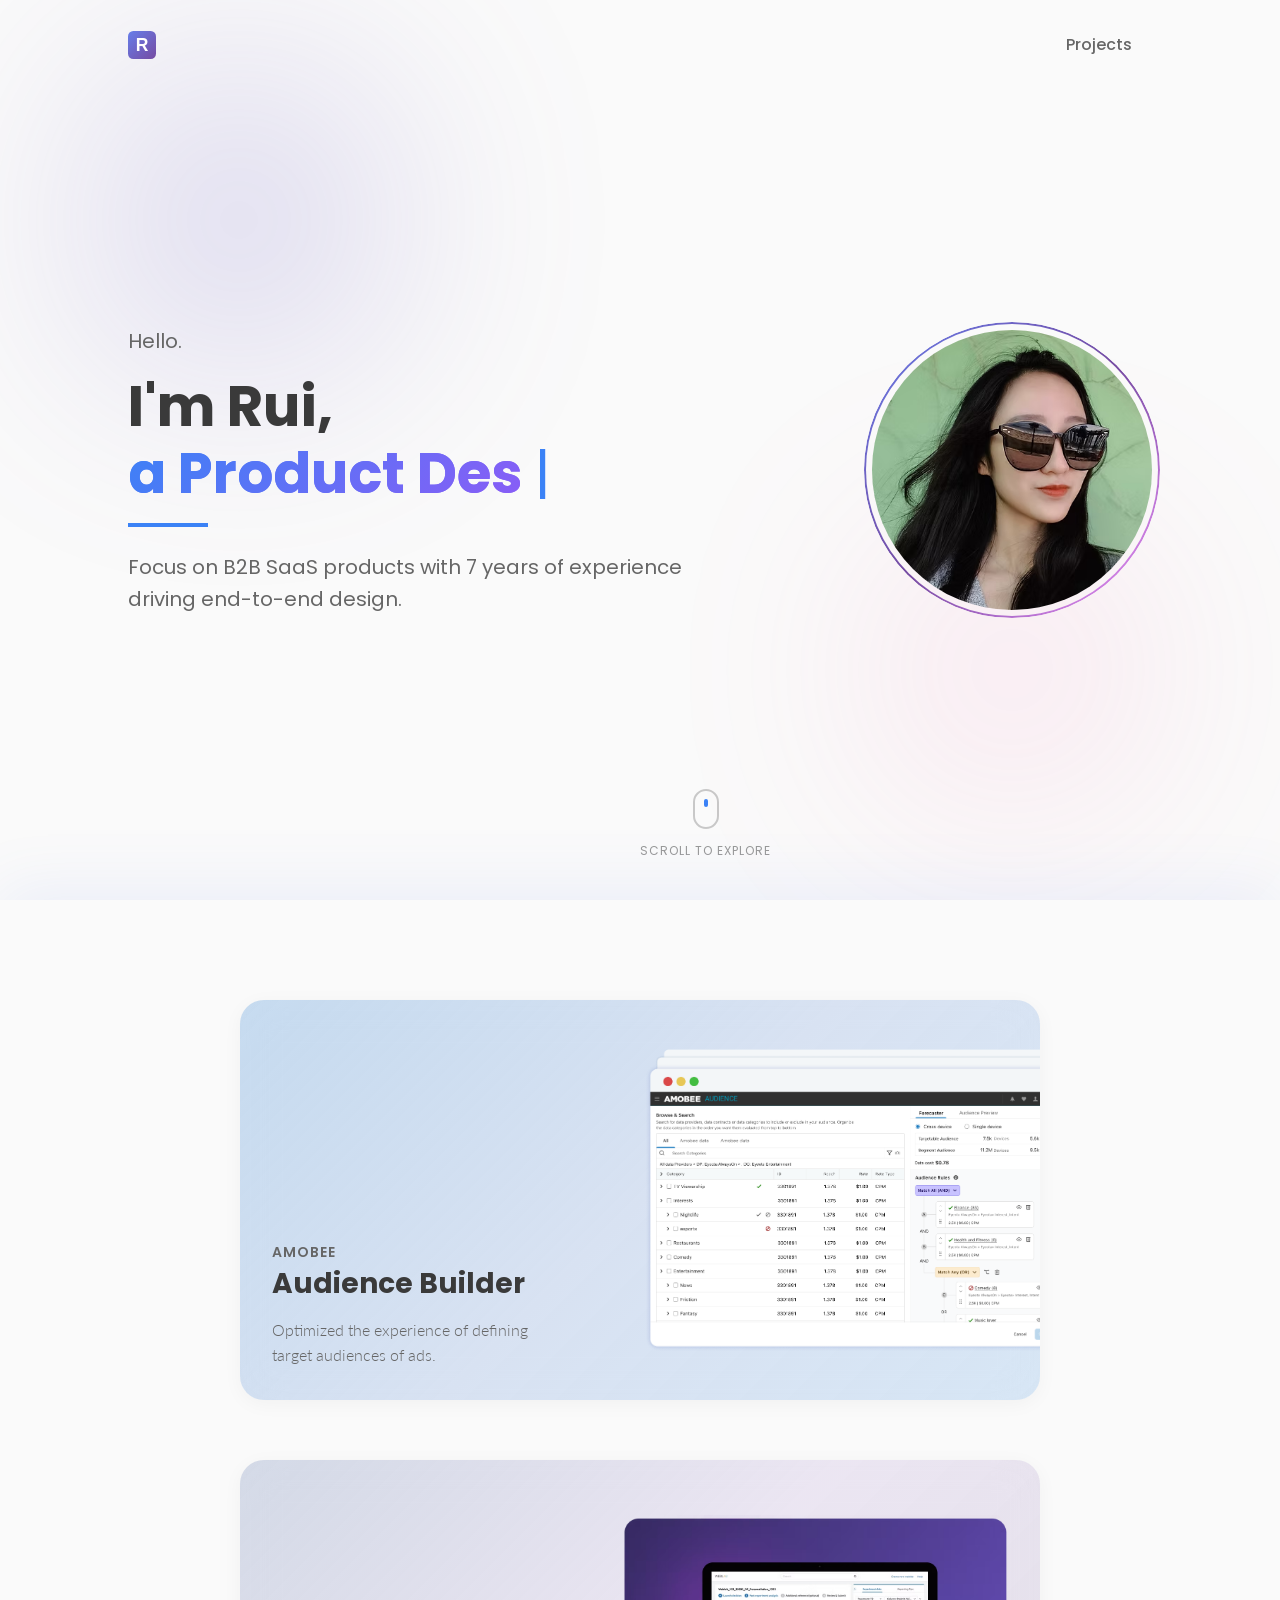
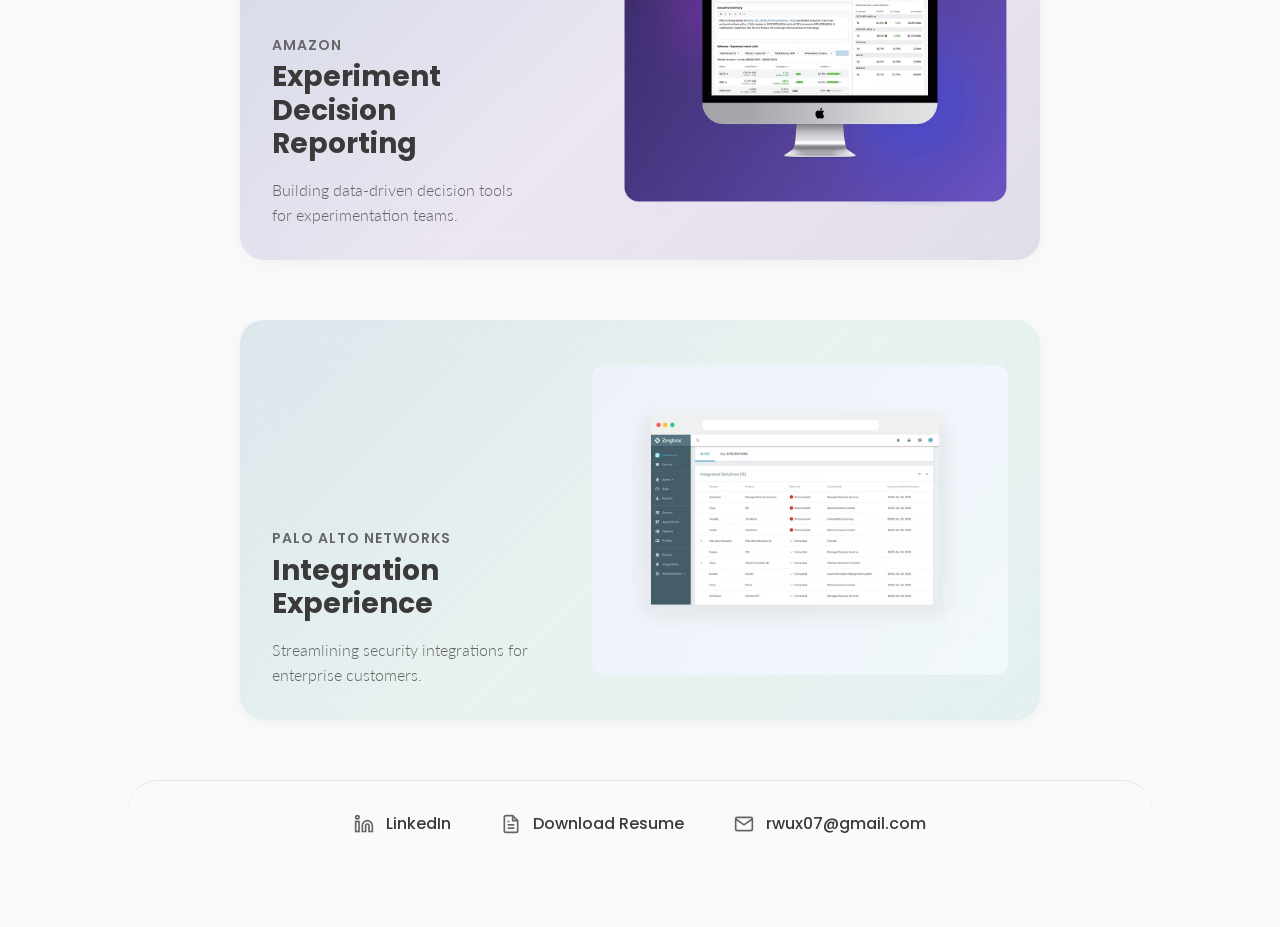
==== commit 134b441e: "Update card layout, hero centering, and nav cleanup - Replace audience builder card image with new s" ====
--- a/index.html
+++ b/index.html
@@ -16,15 +16,14 @@
     <link rel="stylesheet" href="css/style.css">
     <link rel="preconnect" href="https://fonts.googleapis.com">
     <link rel="preconnect" href="https://fonts.gstatic.com" crossorigin>
-    <link href="https://fonts.googleapis.com/css2?family=Inter:wght@400;500;600;700&display=swap" rel="stylesheet">
+    <link href="https://fonts.googleapis.com/css2?family=Poppins:wght@400;500;600;700&family=Lato:wght@300&display=swap" rel="stylesheet">
 </head>
 <body class="stacking-page">
     <!-- Navigation -->
     <nav class="nav">
-        <a href="index.html" class="nav-logo">Rui</a>
+        <a href="index.html" class="nav-logo"><img src="favicon.svg" alt="Rui" style="height: 28px; width: auto; display: block;"></a>
         <div class="nav-links">
             <a href="#projects" class="nav-link">Projects</a>
-            <a href="about.html" class="nav-link">About</a>
         </div>
     </nav>
 
@@ -43,10 +42,6 @@
                     <span class="cursor">|</span>
                 </h1>
                 <p class="description">Focus on B2B SaaS products with 7 years of experience driving end-to-end design.</p>
-                <div class="hero-cta">
-                    <a href="#projects" class="cta-button primary">View My Work</a>
-                    <a href="about.html" class="cta-button secondary">About Me</a>
-                </div>
             </div>
             <div class="hero-avatar">
                 <img src="images/IMG_1607.jpeg" alt="Rui" class="avatar-image">
@@ -74,10 +69,10 @@
                     <div class="card-content">
                         <p class="card-company">Amobee</p>
                         <h2 class="card-title">Audience Builder</h2>
-                        <p class="card-description">Redesigning the audience creation experience for digital advertisers.</p>
+                        <p class="card-description">Optimized the experience of defining target audiences of ads.</p>
                     </div>
                     <div class="card-image">
-                        <img src="images/audience-builder-preview.png" alt="Amobee - Audience Builder" style="width: 100%; height: 100%; object-fit: cover;">
+                        <img src="images/audience-builder-preview.png" alt="Amobee - Audience Builder">
                     </div>
                 </a>
 
@@ -89,7 +84,7 @@
                         <p class="card-description">Building data-driven decision tools for experimentation teams.</p>
                     </div>
                     <div class="card-image">
-                        <img src="images/experiment-decision-preview.png" alt="Amazon - Experiment Decision Reporting" style="width: 100%; height: 100%; object-fit: cover;">
+                        <img src="images/experiment-decision-preview.png" alt="Amazon - Experiment Decision Reporting">
                     </div>
                 </a>
 
@@ -101,7 +96,7 @@
                         <p class="card-description">Streamlining security integrations for enterprise customers.</p>
                     </div>
                     <div class="card-image">
-                        <img src="images/iot-integration.png" alt="Palo Alto Networks - Integration Experience" style="width: 100%; height: 100%; object-fit: cover;">
+                        <img src="images/iot-integration.png" alt="Palo Alto Networks - Integration Experience">
                     </div>
                 </a>
             </div>
@@ -141,6 +136,9 @@
         <div class="projects-scroll-spacer"></div>
     </div>
 
+    <!-- Custom cursor for project cards -->
+    <div class="custom-cursor" id="customCursor">View project</div>
+
     <script src="js/main.js"></script>
 </body>
 </html>
--- a/css/style.css
+++ b/css/style.css
@@ -10,7 +10,7 @@
     --animation-style: 'typing';
 
     /* Colors */
-    --text-primary: #1a1a1a;
+    --text-primary: #3a3a3a;
     --text-secondary: #666;
     --text-light: #999;
     --background: #fafafa;
@@ -102,7 +102,7 @@
 }
 
 body {
-    font-family: 'Inter', -apple-system, BlinkMacSystemFont, sans-serif;
+    font-family: 'Poppins', -apple-system, BlinkMacSystemFont, sans-serif;
     background-color: var(--background);
     color: var(--text-primary);
     line-height: 1.6;
@@ -153,7 +153,7 @@
     right: 0;
     background: #fafafa;
     border-radius: 0;
-    box-shadow: 0 -10px 60px rgba(0, 0, 0, 0.2);
+    box-shadow: 0 -10px 60px rgba(102, 126, 234, 0.1);
     z-index: 2;
     /* Start below viewport, slide up */
     transform: translateY(100vh);
@@ -185,7 +185,7 @@
     min-height: 100vh;
     background: linear-gradient(180deg, #fafafa 0%, #f0f4ff 100%);
     border-radius: 0;
-    box-shadow: 0 -10px 60px rgba(0, 0, 0, 0.2);
+    box-shadow: 0 -10px 60px rgba(102, 126, 234, 0.1);
     z-index: 3;
 }
 
@@ -243,6 +243,7 @@
     min-height: 100vh;
     display: flex;
     align-items: center;
+    justify-content: center;
     padding: var(--section-padding) 10%;
     padding-top: 120px;
     position: relative;
@@ -547,13 +548,13 @@
    PROJECTS SECTION
    ============================================ */
 .projects {
-    padding: 50px 10% 80px;
+    padding: 100px 10% 60px;
     position: relative;
 }
 
 /* Add extra top padding for drawer handle */
 .stacking-section[data-stack-order="2"].projects {
-    padding-top: 50px;
+    padding-top: 100px;
 }
 
 /* Animated gradient background for glass effect */
@@ -561,7 +562,7 @@
 .projects-grid {
     display: flex;
     flex-direction: column;
-    gap: 40px;
+    gap: 60px;
     max-width: 1200px;
     margin: 0 auto;
     position: relative;
@@ -573,22 +574,22 @@
    ============================================ */
 .project-card {
     display: grid;
-    grid-template-columns: 1fr 1fr;
+    grid-template-columns: 40% 60%;
     min-height: 400px;
+    max-width: 800px;
+    margin: 0 auto;
     border-radius: 24px;
     overflow: hidden;
     transition: all 0.4s cubic-bezier(0.4, 0, 0.2, 1);
-    cursor: pointer;
+    cursor: none;
     opacity: 0;
     transform: translateY(40px);
     /* Glass effect */
     background: rgba(255, 255, 255, 0.25);
     backdrop-filter: blur(20px);
     -webkit-backdrop-filter: blur(20px);
-    border: 1px solid rgba(255, 255, 255, 0.3);
-    box-shadow:
-        0 8px 32px rgba(0, 0, 0, 0.08),
-        inset 0 1px 0 rgba(255, 255, 255, 0.4);
+    border: none;
+    box-shadow: 0 4px 20px rgba(0, 0, 0, 0.04);
 }
 
 .project-card.visible {
@@ -598,48 +599,40 @@
 }
 
 .project-card:hover {
-    transform: translateY(-8px) scale(1.01);
-    background: rgba(255, 255, 255, 0.35);
-    border-color: rgba(255, 255, 255, 0.5);
-    box-shadow:
-        0 24px 48px rgba(0, 0, 0, 0.12),
-        0 12px 24px rgba(0, 0, 0, 0.08),
-        inset 0 1px 0 rgba(255, 255, 255, 0.6);
+    transform: translateY(-8px);
+    box-shadow: 0 12px 32px rgba(0, 0, 0, 0.08);
 }
 
 /* Card Color Accents - Subtle tinted glass */
 .card-1 {
-    background: linear-gradient(135deg, rgba(139, 157, 195, 0.3) 0%, rgba(154, 139, 179, 0.2) 100%);
-    border-color: rgba(139, 157, 195, 0.3);
+    background: linear-gradient(135deg, rgba(100, 160, 220, 0.35) 0%, rgba(80, 130, 210, 0.2) 50%, rgba(110, 170, 230, 0.25) 100%);
 }
 
 .card-1:hover {
-    background: linear-gradient(135deg, rgba(139, 157, 195, 0.4) 0%, rgba(154, 139, 179, 0.3) 100%);
+    background: linear-gradient(135deg, rgba(100, 160, 220, 0.45) 0%, rgba(80, 130, 210, 0.3) 50%, rgba(110, 170, 230, 0.35) 100%);
 }
 
 .card-2 {
-    background: linear-gradient(135deg, rgba(212, 165, 201, 0.3) 0%, rgba(201, 165, 165, 0.2) 100%);
-    border-color: rgba(212, 165, 201, 0.3);
+    background: linear-gradient(135deg, rgba(139, 157, 195, 0.35) 0%, rgba(176, 148, 210, 0.2) 50%, rgba(154, 139, 179, 0.25) 100%);
 }
 
 .card-2:hover {
-    background: linear-gradient(135deg, rgba(212, 165, 201, 0.4) 0%, rgba(201, 165, 165, 0.3) 100%);
+    background: linear-gradient(135deg, rgba(139, 157, 195, 0.45) 0%, rgba(176, 148, 210, 0.3) 50%, rgba(154, 139, 179, 0.35) 100%);
 }
 
 .card-3 {
-    background: linear-gradient(135deg, rgba(165, 196, 212, 0.3) 0%, rgba(165, 212, 212, 0.2) 100%);
-    border-color: rgba(165, 196, 212, 0.3);
+    background: linear-gradient(135deg, rgba(165, 196, 212, 0.35) 0%, rgba(160, 210, 200, 0.2) 50%, rgba(165, 212, 212, 0.25) 100%);
 }
 
 .card-3:hover {
-    background: linear-gradient(135deg, rgba(165, 196, 212, 0.4) 0%, rgba(165, 212, 212, 0.3) 100%);
+    background: linear-gradient(135deg, rgba(165, 196, 212, 0.45) 0%, rgba(160, 210, 200, 0.3) 50%, rgba(165, 212, 212, 0.35) 100%);
 }
 
 .card-content {
-    padding: 48px;
+    padding: 32px;
     display: flex;
     flex-direction: column;
-    justify-content: center;
+    justify-content: flex-end;
     color: var(--text-primary);
 }
 
@@ -648,12 +641,12 @@
     font-weight: 600;
     text-transform: uppercase;
     letter-spacing: 1px;
-    color: var(--accent);
-    margin-bottom: 12px;
+    color: var(--text-secondary);
+    margin-bottom: 4px;
 }
 
 .card-title {
-    font-size: 2rem;
+    font-size: 28px;
     font-weight: 700;
     margin-bottom: 16px;
     line-height: 1.2;
@@ -661,7 +654,9 @@
 }
 
 .card-description {
-    font-size: 1rem;
+    font-size: 16px;
+    font-family: 'Lato', sans-serif;
+    font-weight: 300;
     color: var(--text-secondary);
     line-height: 1.6;
 }
@@ -671,6 +666,34 @@
     align-items: center;
     justify-content: center;
     padding: 32px;
+    overflow: hidden;
+}
+
+.card-image img {
+    max-width: 100%;
+    max-height: 320px;
+    width: auto;
+    height: auto;
+    object-fit: contain;
+    border-radius: 12px;
+}
+
+.card-1 .card-image {
+    padding: 0;
+    justify-content: flex-end;
+}
+
+.card-1 .card-image img {
+    border-radius: 0;
+}
+
+.card-2 .card-image {
+    justify-content: flex-end;
+    padding-left: 48px;
+}
+
+.card-2 .card-image img {
+    max-height: 290px;
 }
 
 .placeholder-image {
@@ -1712,3 +1735,28 @@
         font-size: 0.9rem;
     }
 }
+
+/* ============================================
+   CUSTOM CURSOR - Project Cards
+   ============================================ */
+.custom-cursor {
+    position: fixed;
+    pointer-events: none;
+    z-index: 9999;
+    background: rgba(0, 0, 0, 0.7);
+    color: white;
+    font-size: 14px;
+    font-weight: 500;
+    font-family: 'Poppins', sans-serif;
+    padding: 12px 20px;
+    border-radius: 0 24px 24px 24px;
+    opacity: 0;
+    transform: translate(-50%, -50%) scale(0.8);
+    transition: opacity 0.2s ease, transform 0.2s ease;
+    white-space: nowrap;
+}
+
+.custom-cursor.visible {
+    opacity: 1;
+    transform: translate(-50%, -50%) scale(1);
+}
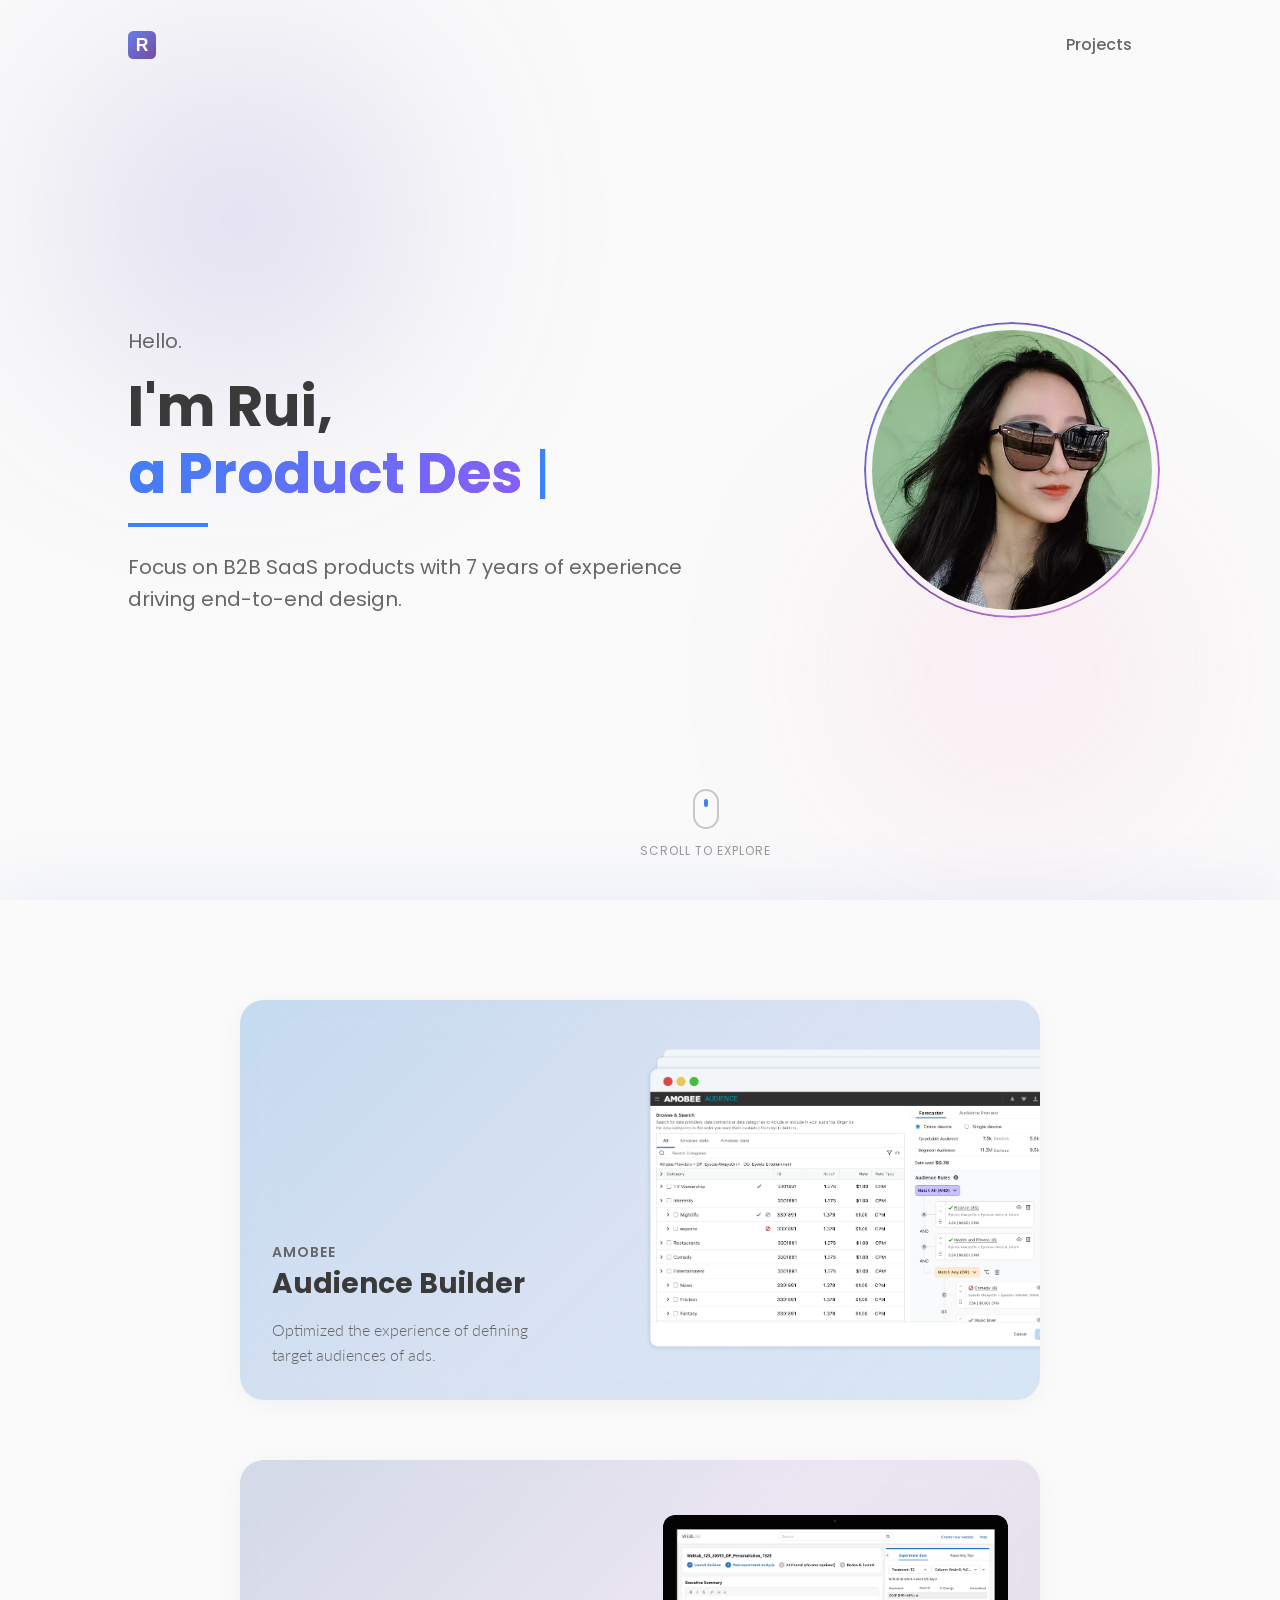
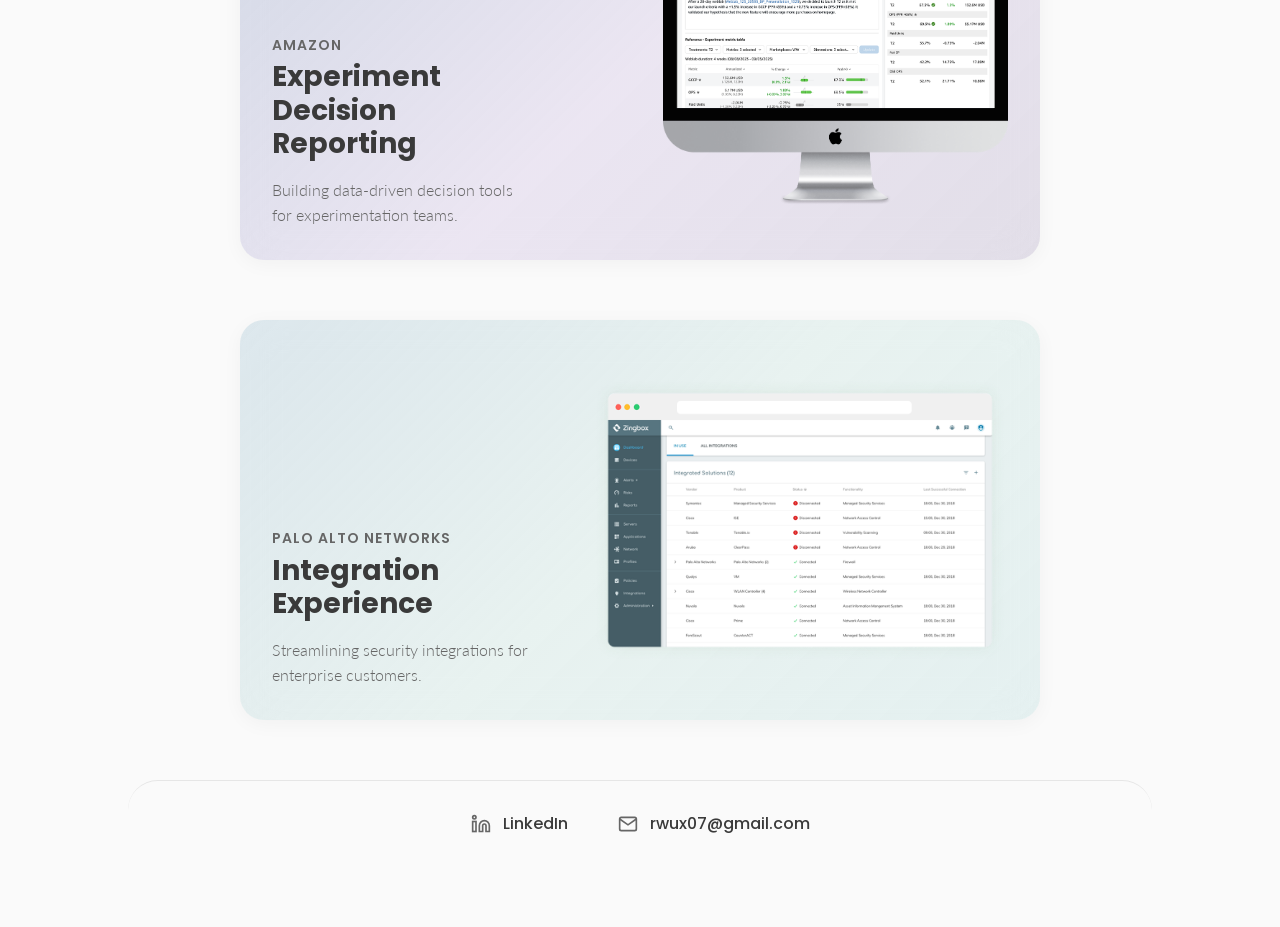
==== commit 9fb1a498: "Remove download resume button and fix LinkedIn URL Co-Authored-By: Claude Sonnet 4.6 <noreply@anthro" ====
--- a/index.html
+++ b/index.html
@@ -104,23 +104,13 @@
             <!-- Footer -->
             <footer class="footer-dark home-footer">
         <div class="footer-contact">
-            <a href="https://linkedin.com/in/ivywang07/" class="footer-item" target="_blank">
+            <a href="https://linkedin.com/in/ivywang07" class="footer-item" target="_blank">
                 <svg viewBox="0 0 24 24" fill="none" stroke="currentColor" stroke-width="2">
                     <path d="M16 8a6 6 0 0 1 6 6v7h-4v-7a2 2 0 0 0-2-2 2 2 0 0 0-2 2v7h-4v-7a6 6 0 0 1 6-6z"/>
                     <rect x="2" y="9" width="4" height="12"/>
                     <circle cx="4" cy="4" r="2"/>
                 </svg>
                 <span>LinkedIn</span>
-            </a>
-            <a href="resume/resume.pdf" download class="footer-item">
-                <svg viewBox="0 0 24 24" fill="none" stroke="currentColor" stroke-width="2">
-                    <path d="M14 2H6a2 2 0 0 0-2 2v16a2 2 0 0 0 2 2h12a2 2 0 0 0 2-2V8z"/>
-                    <polyline points="14 2 14 8 20 8"/>
-                    <line x1="16" y1="13" x2="8" y2="13"/>
-                    <line x1="16" y1="17" x2="8" y2="17"/>
-                    <polyline points="10 9 9 9 8 9"/>
-                </svg>
-                <span>Download Resume</span>
             </a>
             <a href="mailto:rwux07@gmail.com" class="footer-item">
                 <svg viewBox="0 0 24 24" fill="none" stroke="currentColor" stroke-width="2">
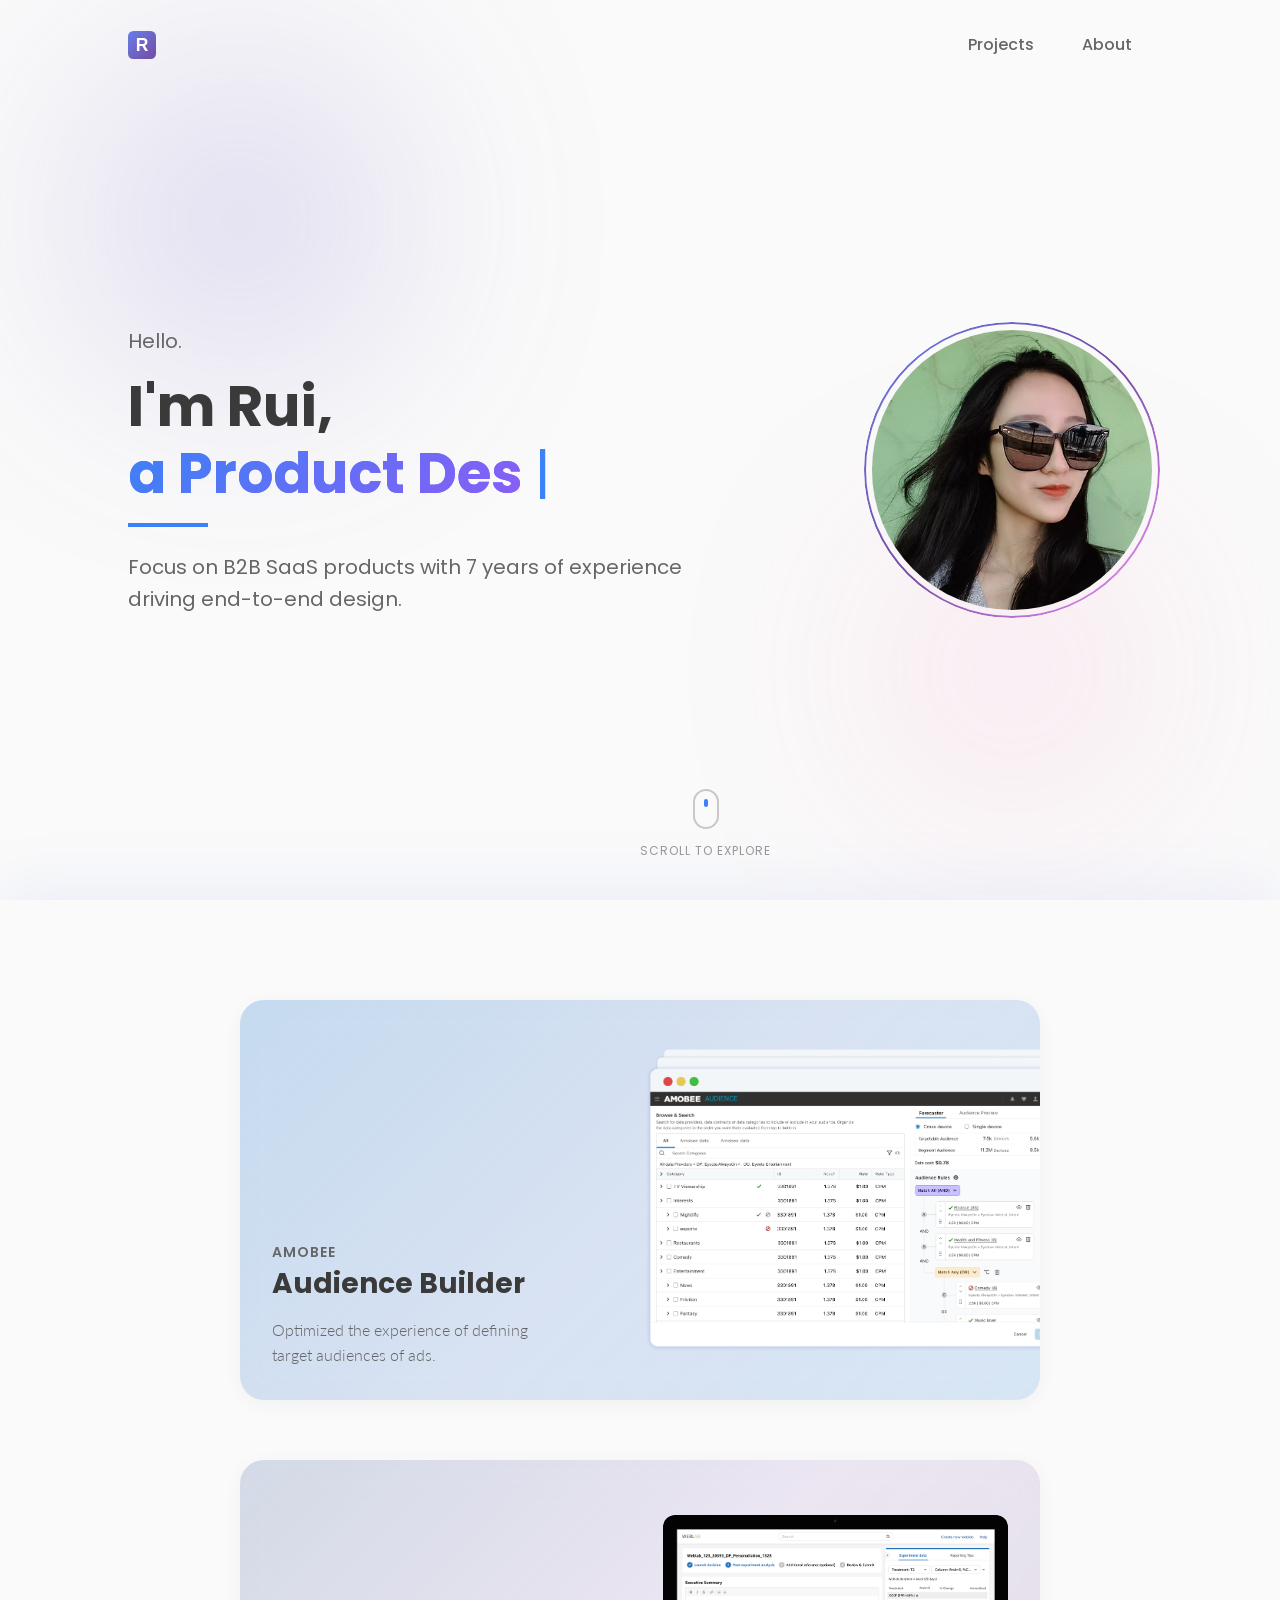
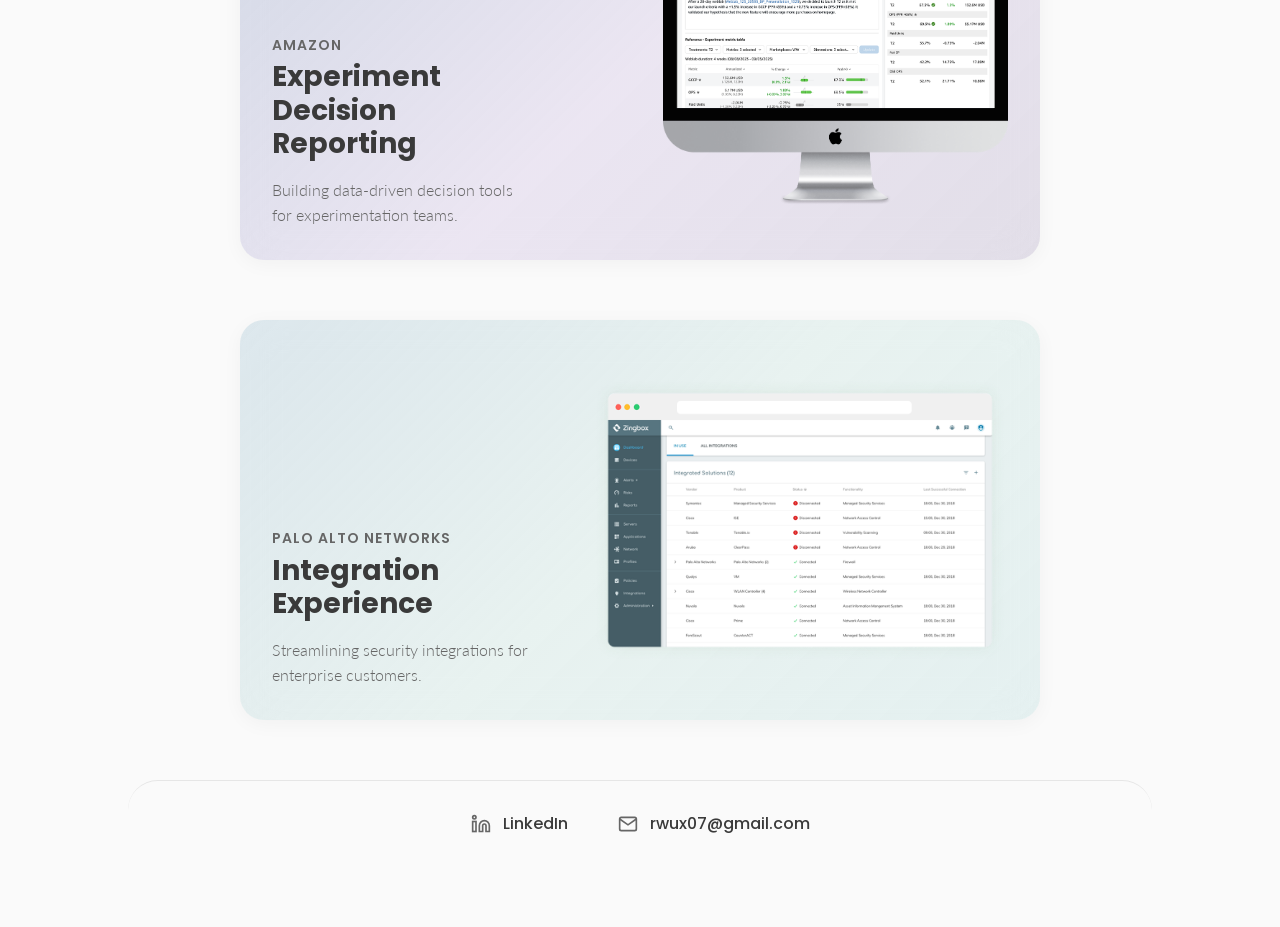
==== commit e39169fb: "Add About page redesign and nav link - Redesign about page with split photo/text layout - Add abouti" ====
--- a/index.html
+++ b/index.html
@@ -24,6 +24,7 @@
         <a href="index.html" class="nav-logo"><img src="favicon.svg" alt="Rui" style="height: 28px; width: auto; display: block;"></a>
         <div class="nav-links">
             <a href="#projects" class="nav-link">Projects</a>
+            <a href="about.html" class="nav-link">About</a>
         </div>
     </nav>
 
--- a/css/style.css
+++ b/css/style.css
@@ -164,7 +164,8 @@
 }
 
 /* Re-enable pointer events for projects content */
-.stacking-section[data-stack-order="2"] .projects-grid {
+.stacking-section[data-stack-order="2"] .projects-grid,
+.stacking-section[data-stack-order="2"] .footer-dark {
     pointer-events: auto;
 }
 
@@ -906,6 +907,14 @@
     border-top: 1px solid rgba(0, 0, 0, 0.08);
 }
 
+.about-footer-fixed {
+    position: fixed;
+    bottom: 0;
+    left: 0;
+    right: 0;
+    z-index: 100;
+}
+
 .footer-contact {
     display: flex;
     justify-content: center;
@@ -1733,6 +1742,250 @@
 
     .footer-item {
         font-size: 0.9rem;
+    }
+}
+
+/* ============================================
+   ABOUT SPLIT LAYOUT (Photo Left / Text Right)
+   ============================================ */
+.about-standalone .about-page-section {
+    min-height: 100vh;
+    display: flex;
+    flex-direction: column;
+    justify-content: center;
+    align-items: center;
+    padding-top: 80px;
+    padding-bottom: 80px;
+    box-sizing: border-box;
+}
+
+.about-split-layout {
+    display: flex;
+    width: 50%;
+    align-items: stretch;
+}
+
+.about-split-photo {
+    width: 50%;
+    flex-shrink: 0;
+    overflow: hidden;
+}
+
+.about-split-photo-inner {
+    width: 100%;
+    height: 100%;
+}
+
+.about-split-img {
+    width: 100%;
+    height: 100%;
+    object-fit: cover;
+    object-position: center center;
+    display: block;
+}
+
+.about-split-content {
+    width: 50%;
+    display: flex;
+    align-items: center;
+    justify-content: center;
+    padding: 48px 8%;
+    box-sizing: border-box;
+}
+
+.about-split-inner {
+    max-width: 520px;
+    width: 100%;
+}
+
+.about-split-name {
+    font-size: clamp(2rem, 3.5vw, 2.8rem);
+    font-weight: 700;
+    color: var(--text-primary);
+    margin-bottom: 28px;
+    line-height: 1.2;
+}
+
+.about-split-bio p {
+    font-size: 1.05rem;
+    color: var(--text-secondary);
+    line-height: 1.8;
+    margin-bottom: 16px;
+}
+
+.about-split-bio p:last-child {
+    margin-bottom: 0;
+}
+
+.about-split-bio strong {
+    color: var(--text-primary);
+}
+
+.about-lets-talk {
+    font-weight: 600;
+    color: var(--accent);
+    text-decoration: none;
+    border-bottom: 2px solid currentColor;
+    transition: opacity 0.2s ease;
+}
+
+.about-lets-talk:hover {
+    opacity: 0.7;
+}
+
+/* Stats row */
+.about-split-stats {
+    display: grid;
+    grid-template-columns: repeat(4, 1fr);
+    gap: 16px;
+    margin-top: 40px;
+    padding-top: 40px;
+    border-top: 1px solid rgba(0, 0, 0, 0.07);
+}
+
+.about-split-stat {
+    display: flex;
+    flex-direction: column;
+    gap: 4px;
+}
+
+.about-split-stat-num {
+    font-size: 1.75rem;
+    font-weight: 700;
+    background: linear-gradient(135deg, var(--accent), #8b5cf6);
+    -webkit-background-clip: text;
+    -webkit-text-fill-color: transparent;
+    background-clip: text;
+    line-height: 1;
+}
+
+.about-split-stat-label {
+    font-size: 0.78rem;
+    color: var(--text-secondary);
+    font-weight: 500;
+    line-height: 1.3;
+}
+
+/* Skills */
+.about-split-skills {
+    display: grid;
+    grid-template-columns: 1fr 1fr;
+    gap: 20px;
+    margin-top: 40px;
+    padding-top: 40px;
+    border-top: 1px solid rgba(0, 0, 0, 0.07);
+}
+
+.about-split-skill {
+    display: flex;
+    gap: 14px;
+    align-items: flex-start;
+}
+
+.about-split-skill-icon {
+    width: 44px;
+    height: 44px;
+    border-radius: 12px;
+    background: linear-gradient(135deg, rgba(59, 130, 246, 0.1), rgba(139, 92, 246, 0.1));
+    display: flex;
+    align-items: center;
+    justify-content: center;
+    flex-shrink: 0;
+}
+
+.about-split-skill-icon svg {
+    width: 22px;
+    height: 22px;
+    color: var(--accent);
+}
+
+.about-split-skill h3 {
+    font-size: 0.95rem;
+    font-weight: 600;
+    color: var(--text-primary);
+    margin-bottom: 4px;
+}
+
+.about-split-skill p {
+    font-size: 0.85rem;
+    color: var(--text-secondary);
+    line-height: 1.5;
+    margin: 0;
+}
+
+/* Quote */
+.about-split-quote {
+    margin-top: 40px;
+    padding: 32px 36px;
+    background: linear-gradient(135deg, #667eea 0%, #764ba2 100%);
+    border-radius: 20px;
+    color: white;
+    position: relative;
+    overflow: hidden;
+}
+
+.about-split-quote::before {
+    content: '"';
+    font-size: 8rem;
+    font-weight: 700;
+    line-height: 1;
+    opacity: 0.15;
+    position: absolute;
+    top: -10px;
+    left: 20px;
+    pointer-events: none;
+}
+
+.about-split-quote blockquote {
+    font-size: 1.05rem;
+    font-weight: 600;
+    line-height: 1.6;
+    margin-bottom: 16px;
+    position: relative;
+    z-index: 1;
+}
+
+.about-split-quote p {
+    font-size: 0.92rem;
+    color: rgba(255, 255, 255, 0.85);
+    line-height: 1.7;
+    margin: 0;
+    position: relative;
+    z-index: 1;
+}
+
+/* Responsive */
+@media (max-width: 900px) {
+    .about-split-layout {
+        flex-direction: column;
+        height: auto;
+    }
+
+    .about-split-photo {
+        width: 100%;
+        height: 50vw;
+        max-height: 360px;
+    }
+
+    .about-split-content {
+        width: 100%;
+        height: auto;
+        padding: 40px 8%;
+        align-items: flex-start;
+    }
+}
+
+@media (max-width: 600px) {
+    .about-split-photo {
+        height: 65vw;
+    }
+
+    .about-split-content {
+        padding: 32px 6%;
+    }
+
+    .about-split-inner {
+        max-width: 100%;
     }
 }
 
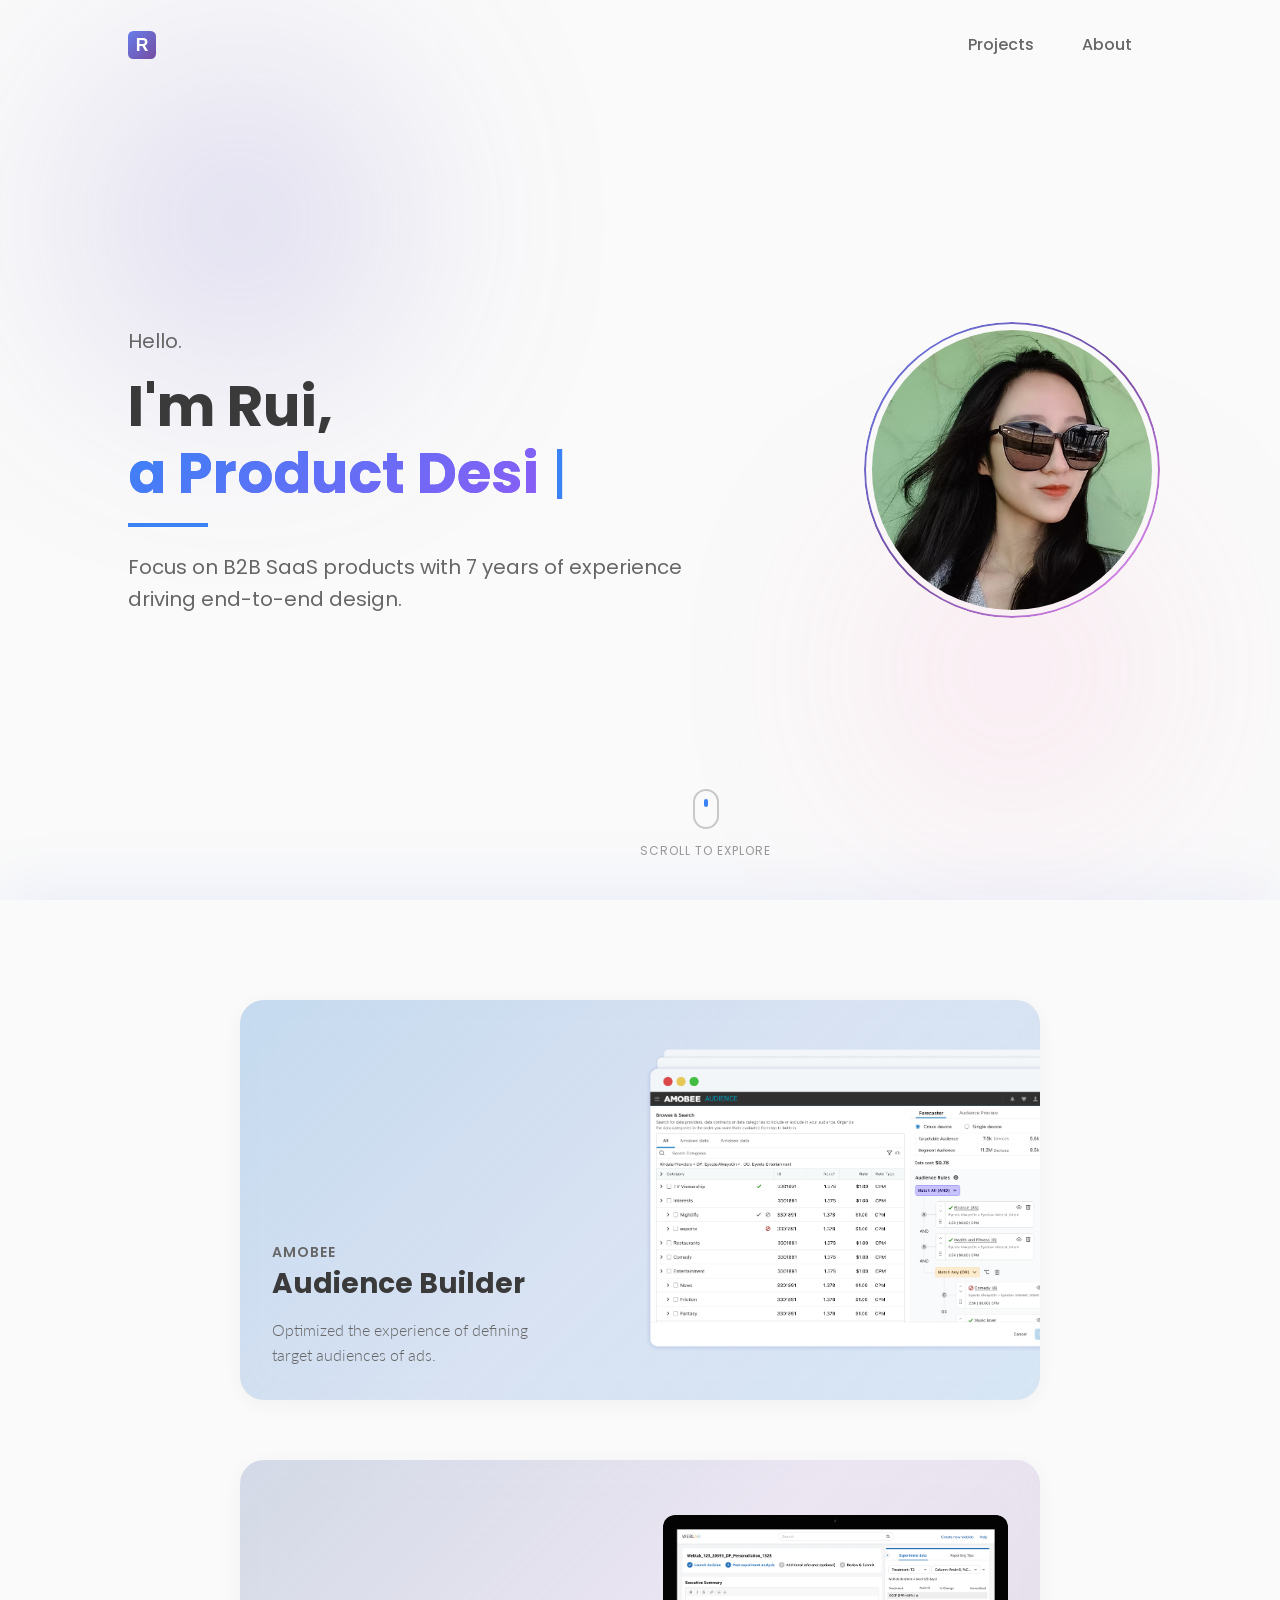
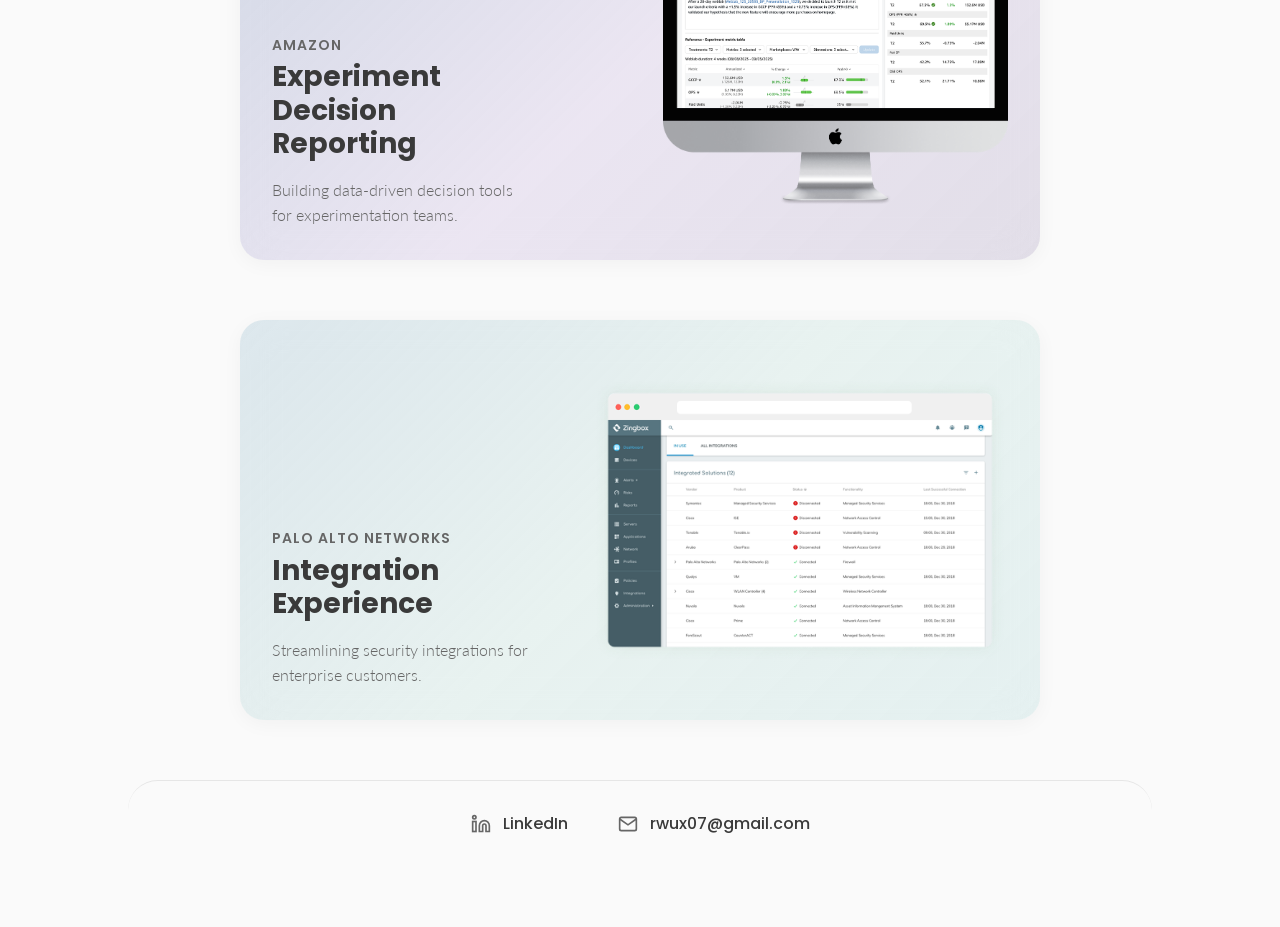
==== commit ebe44f29: "Reorganize images into project subfolders Move images into audienceBuilder/, iotIntegration/, and ex" ====
--- a/index.html
+++ b/index.html
@@ -73,7 +73,7 @@
                         <p class="card-description">Optimized the experience of defining target audiences of ads.</p>
                     </div>
                     <div class="card-image">
-                        <img src="images/audience-builder-preview.png" alt="Amobee - Audience Builder">
+                        <img src="images/audienceBuilder/audience-builder-preview.png" alt="Amobee - Audience Builder">
                     </div>
                 </a>
 
@@ -85,7 +85,7 @@
                         <p class="card-description">Building data-driven decision tools for experimentation teams.</p>
                     </div>
                     <div class="card-image">
-                        <img src="images/experiment-decision-preview.png" alt="Amazon - Experiment Decision Reporting">
+                        <img src="images/experimentDecision/experiment-decision-preview.png" alt="Amazon - Experiment Decision Reporting">
                     </div>
                 </a>
 
@@ -97,7 +97,7 @@
                         <p class="card-description">Streamlining security integrations for enterprise customers.</p>
                     </div>
                     <div class="card-image">
-                        <img src="images/iot-integration.png" alt="Palo Alto Networks - Integration Experience">
+                        <img src="images/iotIntegration/iot-integration.png" alt="Palo Alto Networks - Integration Experience">
                     </div>
                 </a>
             </div>
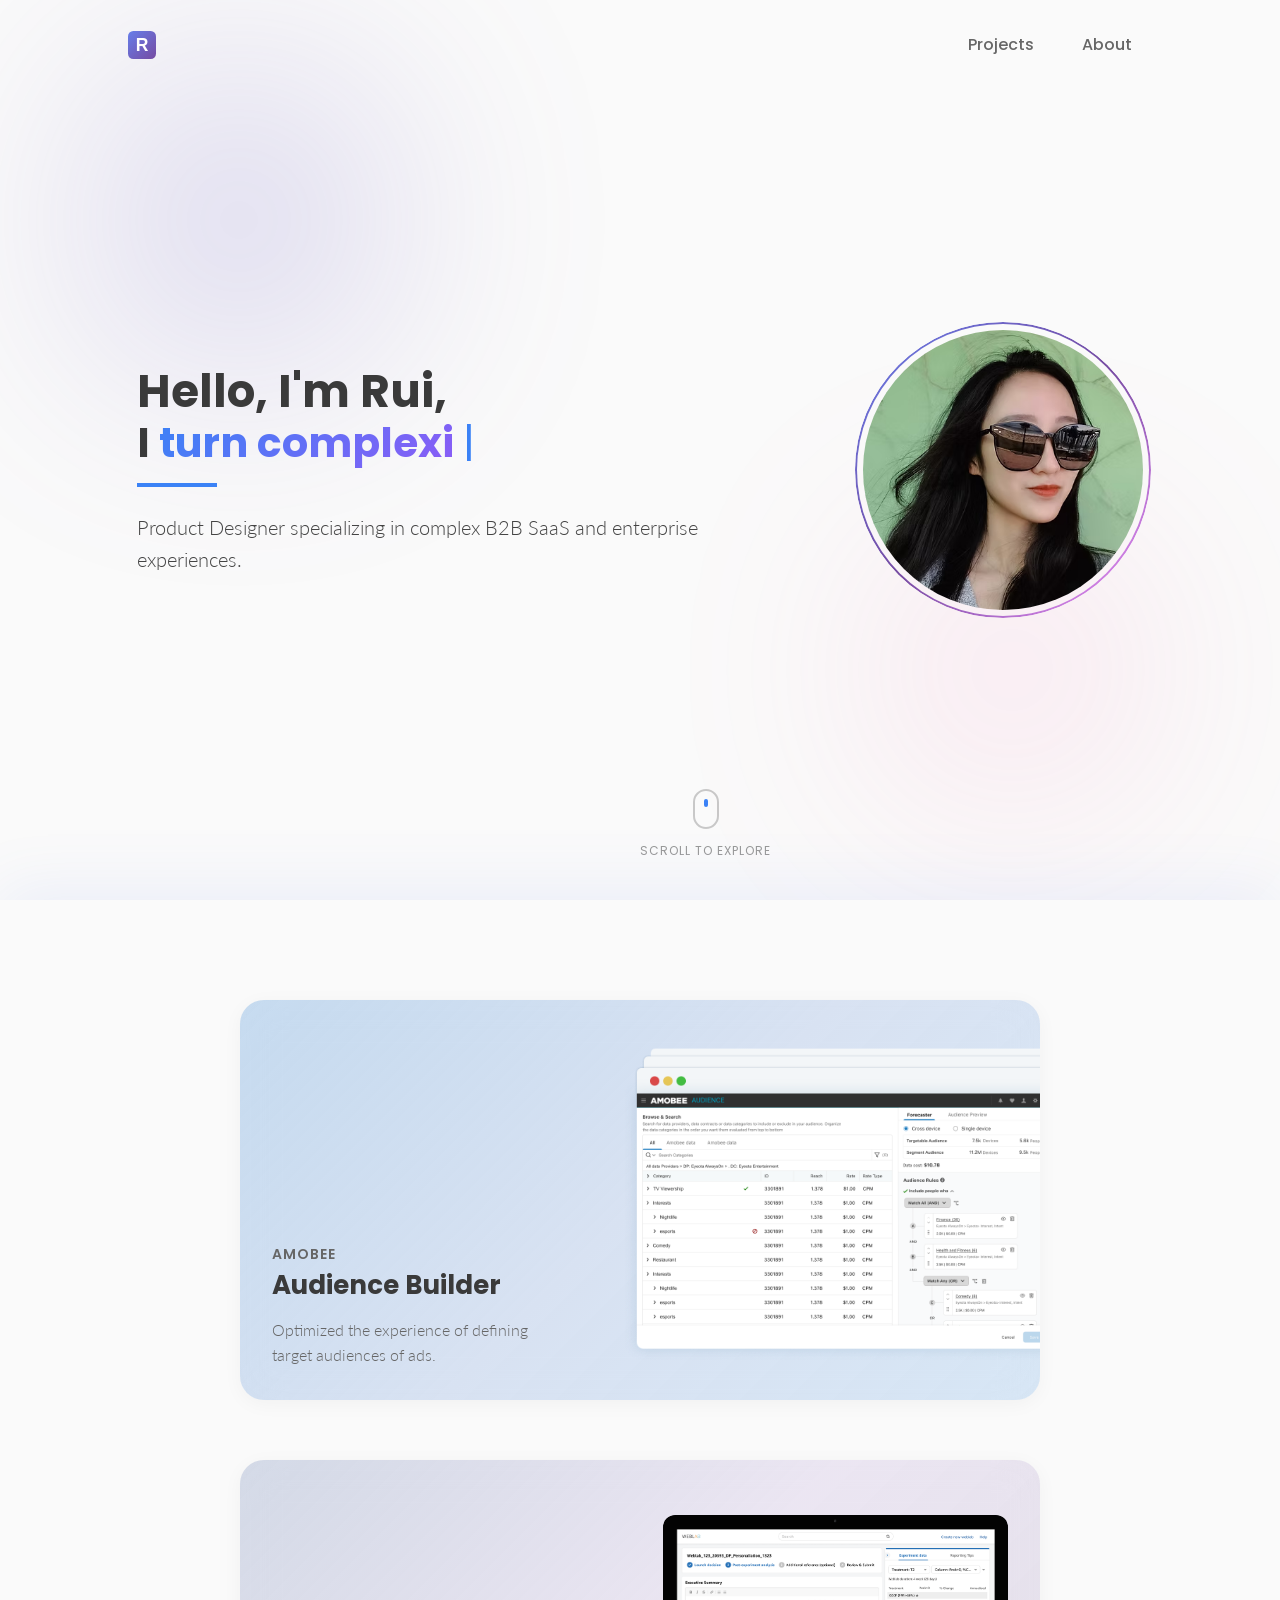
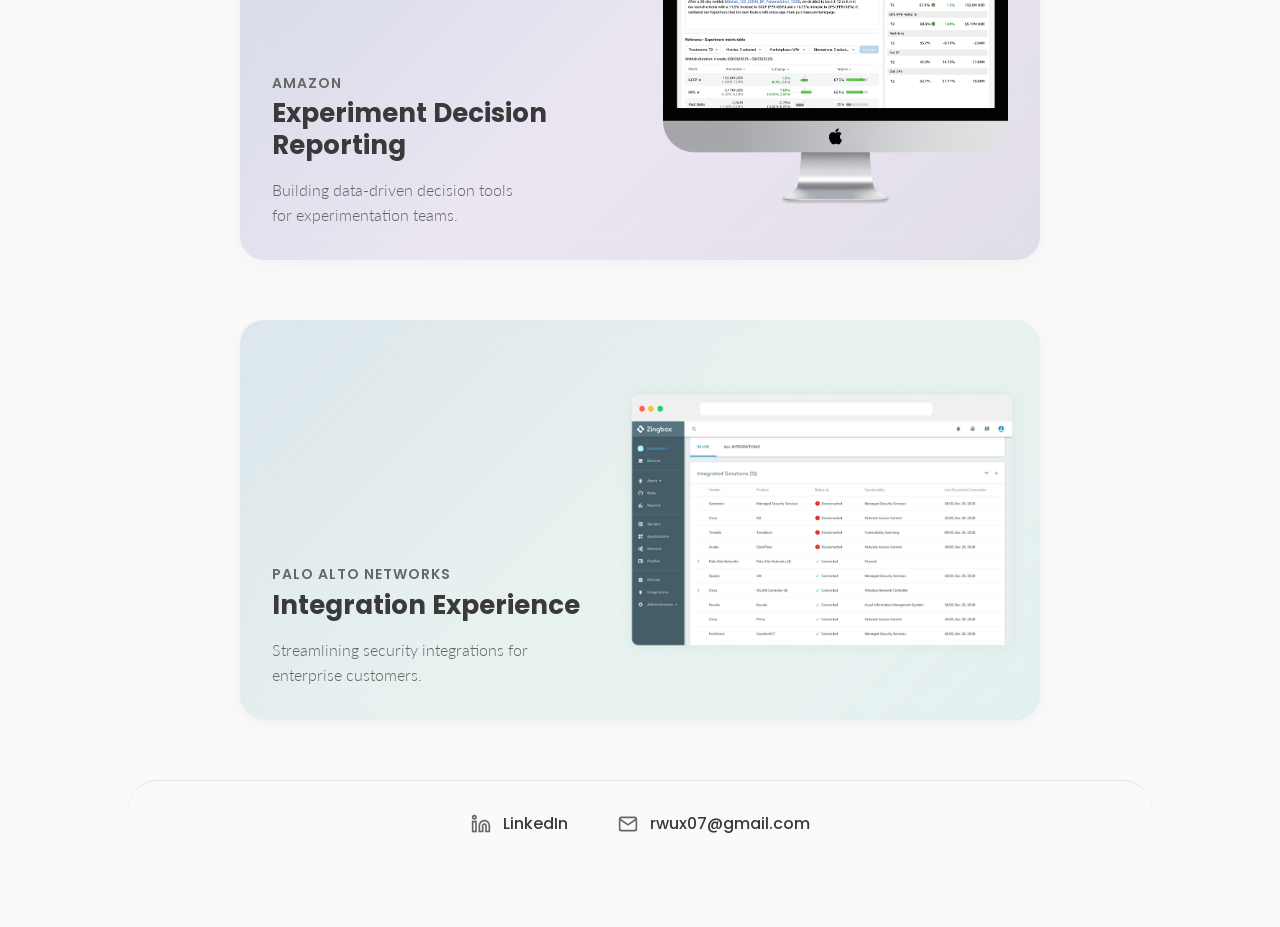
==== commit 8b5649c0: "Update homepage hero and project cards" ====
--- a/index.html
+++ b/index.html
@@ -36,13 +36,12 @@
         </div>
         <div class="hero-content">
             <div class="hero-text">
-                <p class="greeting">Hello.</p>
                 <h1 class="intro">
-                    <span class="intro-static">I'm Rui,</span><br>
+                    <span class="intro-greeting">Hello, I'm Rui,</span><br>
                     <span class="typing-text" id="typing-text"></span>
                     <span class="cursor">|</span>
                 </h1>
-                <p class="description">Focus on B2B SaaS products with 7 years of experience driving end-to-end design.</p>
+                <p class="description">Product Designer specializing in complex B2B SaaS and enterprise experiences.</p>
             </div>
             <div class="hero-avatar">
                 <img src="images/IMG_1607.jpeg" alt="Rui" class="avatar-image">
@@ -73,7 +72,7 @@
                         <p class="card-description">Optimized the experience of defining target audiences of ads.</p>
                     </div>
                     <div class="card-image">
-                        <img src="images/audienceBuilder/audience-builder-preview.png" alt="Amobee - Audience Builder">
+                        <img src="images/audience-builder-preview.png" alt="Amobee - Audience Builder">
                     </div>
                 </a>
 
@@ -81,11 +80,11 @@
                 <a href="experiment-decision/" class="project-card card-2">
                     <div class="card-content">
                         <p class="card-company">Amazon</p>
-                        <h2 class="card-title">Experiment Decision Reporting</h2>
+                        <h2 class="card-title"><span class="nowrap-title">Experiment Decision</span> Reporting</h2>
                         <p class="card-description">Building data-driven decision tools for experimentation teams.</p>
                     </div>
                     <div class="card-image">
-                        <img src="images/experimentDecision/experiment-decision-preview.png" alt="Amazon - Experiment Decision Reporting">
+                        <img src="images/experiment-decision-preview.png" alt="Amazon - Experiment Decision Reporting">
                     </div>
                 </a>
 
@@ -93,11 +92,11 @@
                 <a href="iot-guardian-integration/" class="project-card card-3">
                     <div class="card-content">
                         <p class="card-company">Palo Alto Networks</p>
-                        <h2 class="card-title">Integration Experience</h2>
+                        <h2 class="card-title"><span class="nowrap-title">Integration Experience</span></h2>
                         <p class="card-description">Streamlining security integrations for enterprise customers.</p>
                     </div>
                     <div class="card-image">
-                        <img src="images/iotIntegration/iot-integration.png" alt="Palo Alto Networks - Integration Experience">
+                        <img src="images/iot-integration.png" alt="Palo Alto Networks - Integration Experience">
                     </div>
                 </a>
             </div>
--- a/css/style.css
+++ b/css/style.css
@@ -309,19 +309,19 @@
 
 
 .hero-content {
-    max-width: 1100px;
+    max-width: 1080px;
     width: 100%;
     position: relative;
     z-index: 1;
     display: flex;
     align-items: center;
-    justify-content: space-between;
-    gap: 60px;
+    justify-content: center;
+    gap: clamp(48px, 6vw, 96px);
 }
 
 .hero-text {
     flex: 1;
-    max-width: 600px;
+    max-width: 650px;
 }
 
 .hero-avatar {
@@ -363,18 +363,31 @@
 }
 
 .intro {
-    font-size: clamp(2rem, 5vw, 3.5rem);
+    font-size: clamp(25px, calc(3.5vw - 4px), 42px);
     font-weight: 700;
     margin-bottom: 24px;
     line-height: 1.2;
     min-height: 1.2em;
 }
 
+.intro-greeting {
+    display: inline-block;
+    font-size: 45px;
+}
+
+.intro-static,
+.intro-greeting,
 .typing-text {
-    background: linear-gradient(135deg, var(--accent) 0%, #8b5cf6 100%);
-    -webkit-background-clip: text;
-    -webkit-text-fill-color: transparent;
-    background-clip: text;
+    white-space: nowrap;
+}
+
+.typing-text {
+    color: var(--text-primary);
+}
+
+.typing-prefix {
+    color: var(--text-primary);
+    -webkit-text-fill-color: var(--text-primary);
 }
 
 /* Text swap animation styles */
@@ -406,7 +419,9 @@
 
 .description {
     font-size: 1.25rem;
-    color: var(--text-secondary);
+    font-family: 'Lato', sans-serif;
+    font-weight: 300;
+    color: #444;
     max-width: 600px;
     opacity: 0;
     animation: fadeInUp 0.6s ease 0.3s forwards;
@@ -647,11 +662,19 @@
 }
 
 .card-title {
-    font-size: 28px;
+    font-size: 26px;
     font-weight: 700;
     margin-bottom: 16px;
     line-height: 1.2;
     color: var(--text-primary);
+}
+
+.nowrap-title {
+    white-space: nowrap;
+}
+
+.card-2 .card-title {
+    font-size: 26px;
 }
 
 .card-description {
@@ -695,6 +718,16 @@
 
 .card-2 .card-image img {
     max-height: 290px;
+}
+
+.card-3 .card-title {
+    font-size: 26px;
+}
+
+.card-3 .card-image {
+    justify-content: flex-end;
+    padding-left: 56px;
+    padding-right: 12px;
 }
 
 .placeholder-image {
@@ -1076,6 +1109,12 @@
 
     .hero-text {
         max-width: 100%;
+    }
+
+    .intro-static,
+    .intro-greeting,
+    .typing-text {
+        white-space: normal;
     }
 
     .hero-avatar {
@@ -1761,12 +1800,14 @@
 
 .about-split-layout {
     display: flex;
-    width: 50%;
+    width: calc(100% - 80px);
+    max-width: 1100px;
     align-items: stretch;
 }
 
 .about-split-photo {
-    width: 50%;
+    flex: 0 0 40%;
+    max-width: 420px;
     flex-shrink: 0;
     overflow: hidden;
 }
@@ -1785,7 +1826,8 @@
 }
 
 .about-split-content {
-    width: 50%;
+    flex: 1;
+    min-width: 0;
     display: flex;
     align-items: center;
     justify-content: center;
@@ -1958,13 +2000,16 @@
 @media (max-width: 900px) {
     .about-split-layout {
         flex-direction: column;
+        width: calc(100% - 48px);
         height: auto;
     }
 
     .about-split-photo {
+        flex: none;
         width: 100%;
-        height: 50vw;
-        max-height: 360px;
+        max-width: 100%;
+        height: 55vw;
+        max-height: 400px;
     }
 
     .about-split-content {
@@ -1977,7 +2022,7 @@
 
 @media (max-width: 600px) {
     .about-split-photo {
-        height: 65vw;
+        height: 70vw;
     }
 
     .about-split-content {
@@ -2013,3 +2058,373 @@
     opacity: 1;
     transform: translate(-50%, -50%) scale(1);
 }
+
+/* ============================================
+   ABOUT NEW DRAFT
+   ============================================ */
+.about-new-page {
+    --about-new-ink: #2f2f3a;
+    --about-new-muted: #6a6878;
+    --about-new-soft: #6d6a86;
+    --about-new-paper: #fafafa;
+    --about-new-glass: rgba(255, 255, 255, 0.56);
+    --about-new-glass-strong: rgba(255, 255, 255, 0.76);
+    --about-new-line: rgba(102, 126, 234, 0.16);
+    --about-new-shadow: 0 12px 36px rgba(102, 126, 234, 0.07);
+    --about-new-accent: #667eea;
+    --about-new-deep: #764ba2;
+    --about-new-pink: #f093fb;
+    background:
+        radial-gradient(circle at 88% 8%, rgba(79, 172, 254, 0.18) 0, rgba(79, 172, 254, 0.1) 16%, rgba(79, 172, 254, 0) 36%),
+        #fbfcff;
+    color: var(--about-new-ink);
+    font-family: 'Poppins', -apple-system, BlinkMacSystemFont, sans-serif;
+    min-height: 100vh;
+}
+
+.about-new-page p {
+    font-family: 'Lato', -apple-system, BlinkMacSystemFont, sans-serif;
+    font-weight: 400;
+    letter-spacing: 0.012em;
+}
+
+.about-new-page::before {
+    display: none;
+}
+
+.about-new-page .nav {
+    background: transparent;
+    backdrop-filter: none;
+    -webkit-backdrop-filter: none;
+    border-bottom: none;
+}
+
+.about-new-page .nav.scrolled {
+    background: rgba(255, 255, 255, 0.72);
+    backdrop-filter: blur(40px) saturate(200%);
+    -webkit-backdrop-filter: blur(40px) saturate(200%);
+    border-bottom: 1px solid rgba(0, 0, 0, 0.06);
+}
+
+.about-new-page .nav-link.active,
+.about-new-page .nav-link:hover {
+    background: rgba(102, 126, 234, 0.1);
+    color: var(--about-new-accent);
+}
+
+.about-new-main {
+    width: min(100% - 140px, 1080px);
+    margin: 0 auto;
+    padding: 132px 0 104px;
+    position: relative;
+}
+
+.about-new-glass-card {
+    background: var(--about-new-glass);
+    border: 1px solid rgba(255, 255, 255, 0.72);
+    border-radius: 8px;
+    box-shadow: var(--about-new-shadow);
+    backdrop-filter: blur(24px) saturate(145%);
+    -webkit-backdrop-filter: blur(24px) saturate(145%);
+}
+
+.about-new-story {
+    display: block;
+}
+
+.about-new-story-card {
+    display: grid;
+    grid-template-columns: minmax(320px, 460px) minmax(360px, 1fr);
+    gap: 26px;
+    align-items: center;
+    padding: 0;
+}
+
+.about-new-photo-wrap {
+    width: 100%;
+    height: 100%;
+    min-height: 0;
+    overflow: hidden;
+    border-radius: 8px;
+    padding: 0;
+}
+
+.about-new-photo {
+    width: 100%;
+    height: 100%;
+    display: block;
+    object-fit: cover;
+    object-position: center 62%;
+    border-radius: inherit;
+    transform: scale(1.28);
+}
+
+.about-new-copy {
+    max-width: none;
+    padding: 0;
+    display: flex;
+    flex-direction: column;
+    justify-content: center;
+}
+
+.about-new-copy h1,
+.about-new-section h2 {
+    color: var(--about-new-ink);
+    font-family: 'Poppins', -apple-system, BlinkMacSystemFont, sans-serif;
+    font-size: clamp(1.25rem, 2.4vw, 1.9rem);
+    font-weight: 800;
+    line-height: 1.02;
+    margin: 0;
+    letter-spacing: 0;
+}
+
+.about-new-copy h1 {
+    margin-bottom: 34px;
+}
+
+.about-new-copy p {
+    color: var(--about-new-muted);
+    font-size: 18px;
+    line-height: 1.52;
+    margin: 0 0 17px;
+}
+
+.about-new-copy p:last-child {
+    margin-bottom: 0;
+}
+
+.about-new-section {
+    margin-top: 96px;
+}
+
+.about-new-section h2 {
+    margin-bottom: 28px;
+}
+
+.about-new-beliefs {
+    display: grid;
+    grid-template-columns: repeat(2, minmax(0, 1fr));
+    gap: 24px;
+}
+
+.about-new-belief-card {
+    background: rgba(255, 255, 255, 0.34);
+    border-color: rgba(255, 255, 255, 0.62);
+    min-height: 220px;
+    padding: 28px 30px;
+    position: relative;
+    overflow: hidden;
+    transition: transform 0.2s ease, box-shadow 0.2s ease, border-color 0.2s ease;
+}
+
+.about-new-belief-card:hover {
+    transform: translateY(-2px);
+    border-color: rgba(255, 255, 255, 0.9);
+    box-shadow: 0 16px 42px rgba(102, 126, 234, 0.1);
+}
+
+.about-new-belief-card::before {
+    display: none;
+}
+
+.about-new-belief-card > * {
+    position: relative;
+    z-index: 1;
+}
+
+.about-new-belief-card h3 {
+    color: var(--about-new-ink);
+    display: flex;
+    align-items: center;
+    gap: 12px;
+    font-size: 1.25rem;
+    font-weight: 700;
+    line-height: 1.3;
+    margin: 0 0 22px;
+}
+
+.about-new-belief-card h3 span {
+    display: inline-block;
+    font-size: 1.18rem;
+    font-weight: 400;
+    line-height: 1;
+}
+
+.about-new-belief-card p {
+    color: var(--about-new-muted);
+    font-size: 18px;
+    line-height: 1.5;
+    margin: 0;
+    max-width: 500px;
+}
+
+.about-new-resume-section {
+    margin-top: 118px;
+}
+
+.about-new-resume-grid {
+    display: grid;
+    grid-template-columns: repeat(4, minmax(0, 1fr));
+    gap: 16px;
+}
+
+.about-new-resume-card {
+    min-width: 0;
+    min-height: 330px;
+    padding: 0;
+    overflow: hidden;
+    position: relative;
+    border-radius: 8px;
+    box-shadow: 0 10px 26px rgba(31, 41, 68, 0.08);
+    transition: transform 0.24s ease, box-shadow 0.24s ease;
+}
+
+.about-new-resume-card:hover {
+    transform: translateY(-2px);
+    box-shadow: 0 14px 32px rgba(31, 41, 68, 0.11);
+}
+
+.about-new-resume-image {
+    display: block;
+    width: 100%;
+    height: 230px;
+    object-fit: cover;
+    object-position: center;
+}
+
+.about-new-resume-card-dog .about-new-resume-image {
+    object-position: center 44%;
+}
+
+.about-new-resume-card-puzzle .about-new-resume-image {
+    object-position: center 52%;
+}
+
+.about-new-resume-card-oysters .about-new-resume-image {
+    object-position: center 42%;
+}
+
+.about-new-resume-card-move .about-new-resume-image {
+    object-position: center 48%;
+}
+
+.about-new-resume-card p {
+    min-height: 100px;
+    padding: 26px 22px;
+    color: rgba(255, 255, 255, 0.88);
+    font-size: 16px;
+    font-weight: 400;
+    letter-spacing: 0.012em;
+    line-height: 1.35;
+    margin: 0;
+}
+
+.about-new-resume-card-dog {
+    background: #566b69;
+}
+
+.about-new-resume-card-puzzle {
+    background: #4f4848;
+}
+
+.about-new-resume-card-oysters {
+    background: #999b62;
+}
+
+.about-new-resume-card-move {
+    background: #bcae9f;
+}
+
+.about-new-footer {
+    margin-top: 0;
+}
+
+@media (max-width: 980px) {
+    .about-new-main {
+        width: min(100% - 64px, 760px);
+        padding-top: 112px;
+    }
+
+    .about-new-story-card {
+        grid-template-columns: 1fr;
+        gap: 36px;
+    }
+
+    .about-new-photo-wrap {
+        max-width: 520px;
+        height: auto;
+        min-height: 0;
+        aspect-ratio: 1.15 / 1;
+    }
+
+    .about-new-copy {
+        max-width: 680px;
+        padding: 24px;
+    }
+
+    .about-new-copy h1 {
+        margin-bottom: 28px;
+    }
+
+    .about-new-beliefs {
+        gap: 28px;
+    }
+
+    .about-new-resume-grid {
+        grid-template-columns: repeat(2, minmax(0, 1fr));
+    }
+
+    .about-new-resume-card {
+        min-height: 320px;
+    }
+}
+
+@media (max-width: 680px) {
+    .about-new-main {
+        width: calc(100% - 40px);
+        padding: 96px 0 64px;
+    }
+
+    .about-new-copy h1,
+    .about-new-section h2 {
+        font-size: 1.25rem;
+        line-height: 1.14;
+    }
+
+    .about-new-copy p,
+    .about-new-belief-card p {
+        font-size: 18px;
+        line-height: 1.45;
+    }
+
+    .about-new-section {
+        margin-top: 64px;
+    }
+
+    .about-new-beliefs,
+    .about-new-resume-grid {
+        grid-template-columns: 1fr;
+        gap: 18px;
+    }
+
+    .about-new-belief-card {
+        min-height: auto;
+        padding: 24px;
+    }
+
+    .about-new-copy {
+        padding: 26px;
+    }
+
+    .about-new-resume-section {
+        margin-top: 88px;
+    }
+
+    .about-new-resume-card {
+        min-height: 300px;
+    }
+
+    .about-new-resume-image {
+        height: 210px;
+    }
+}
